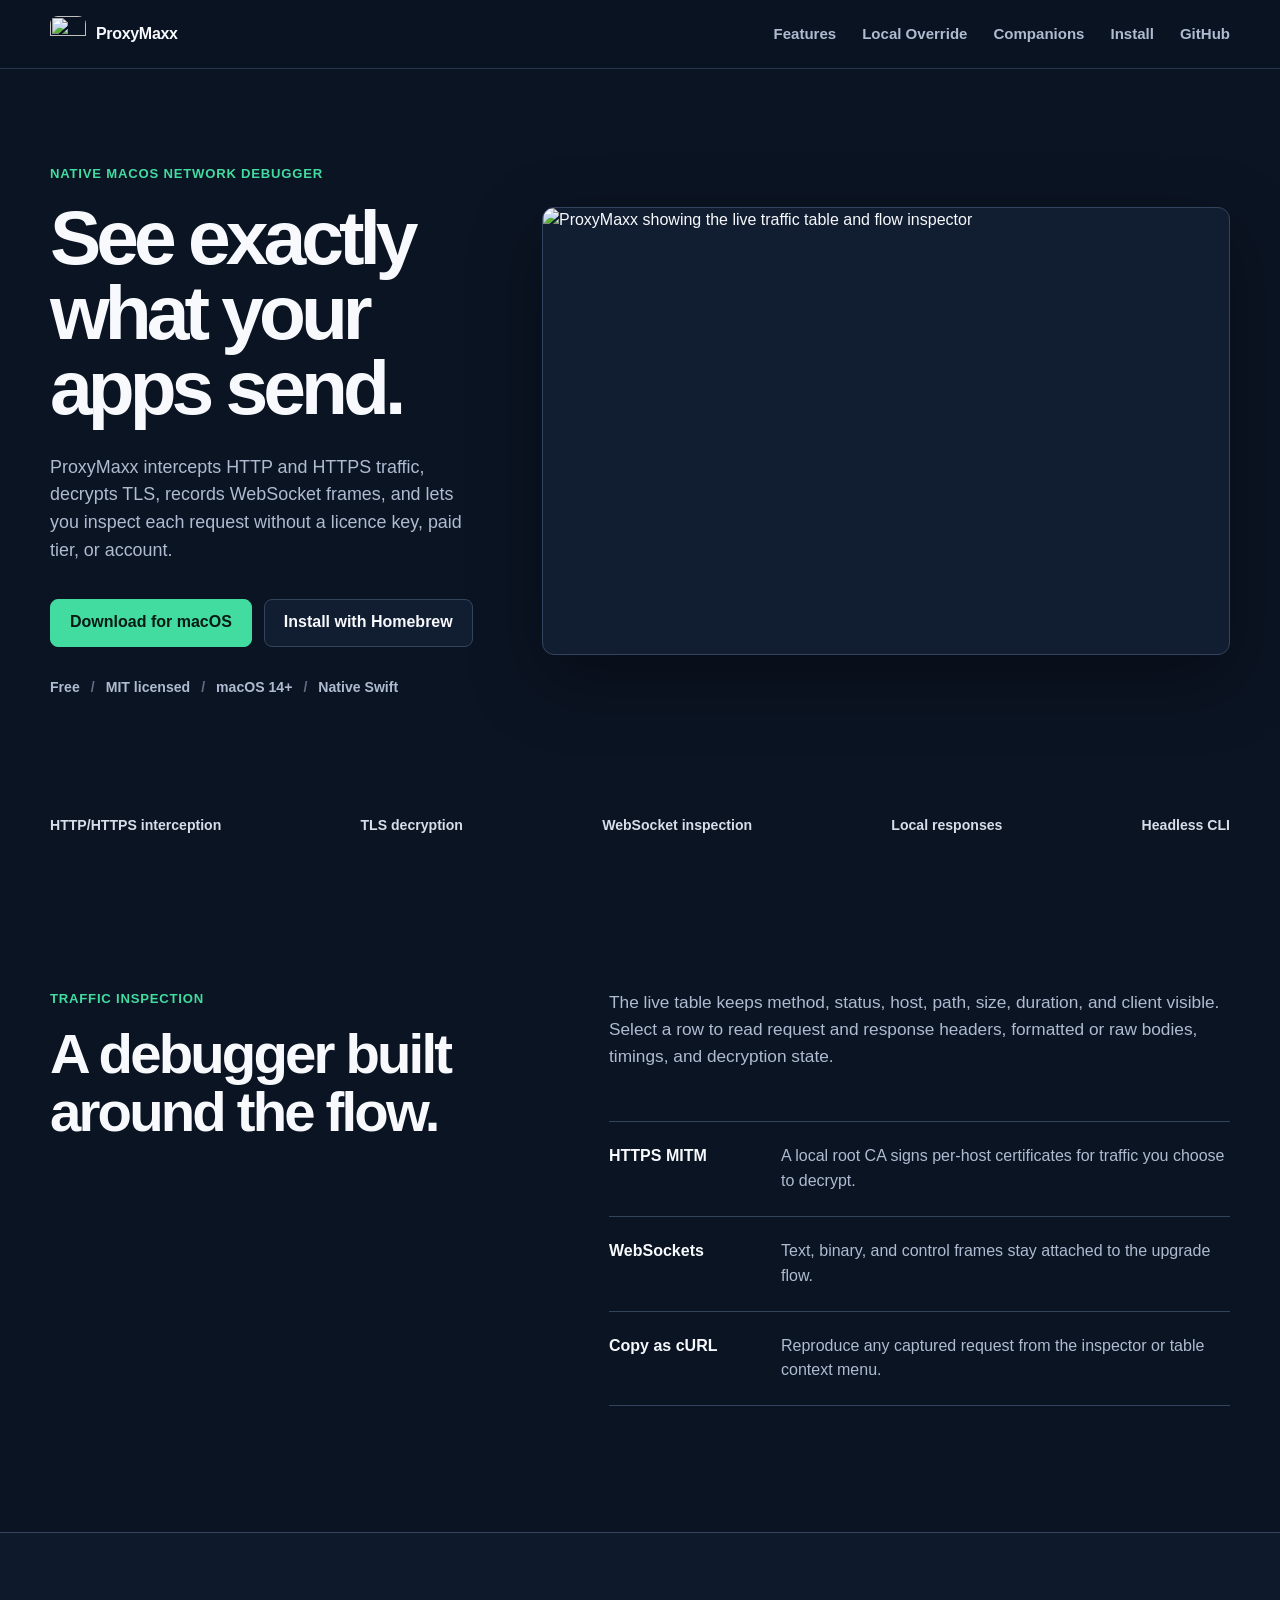
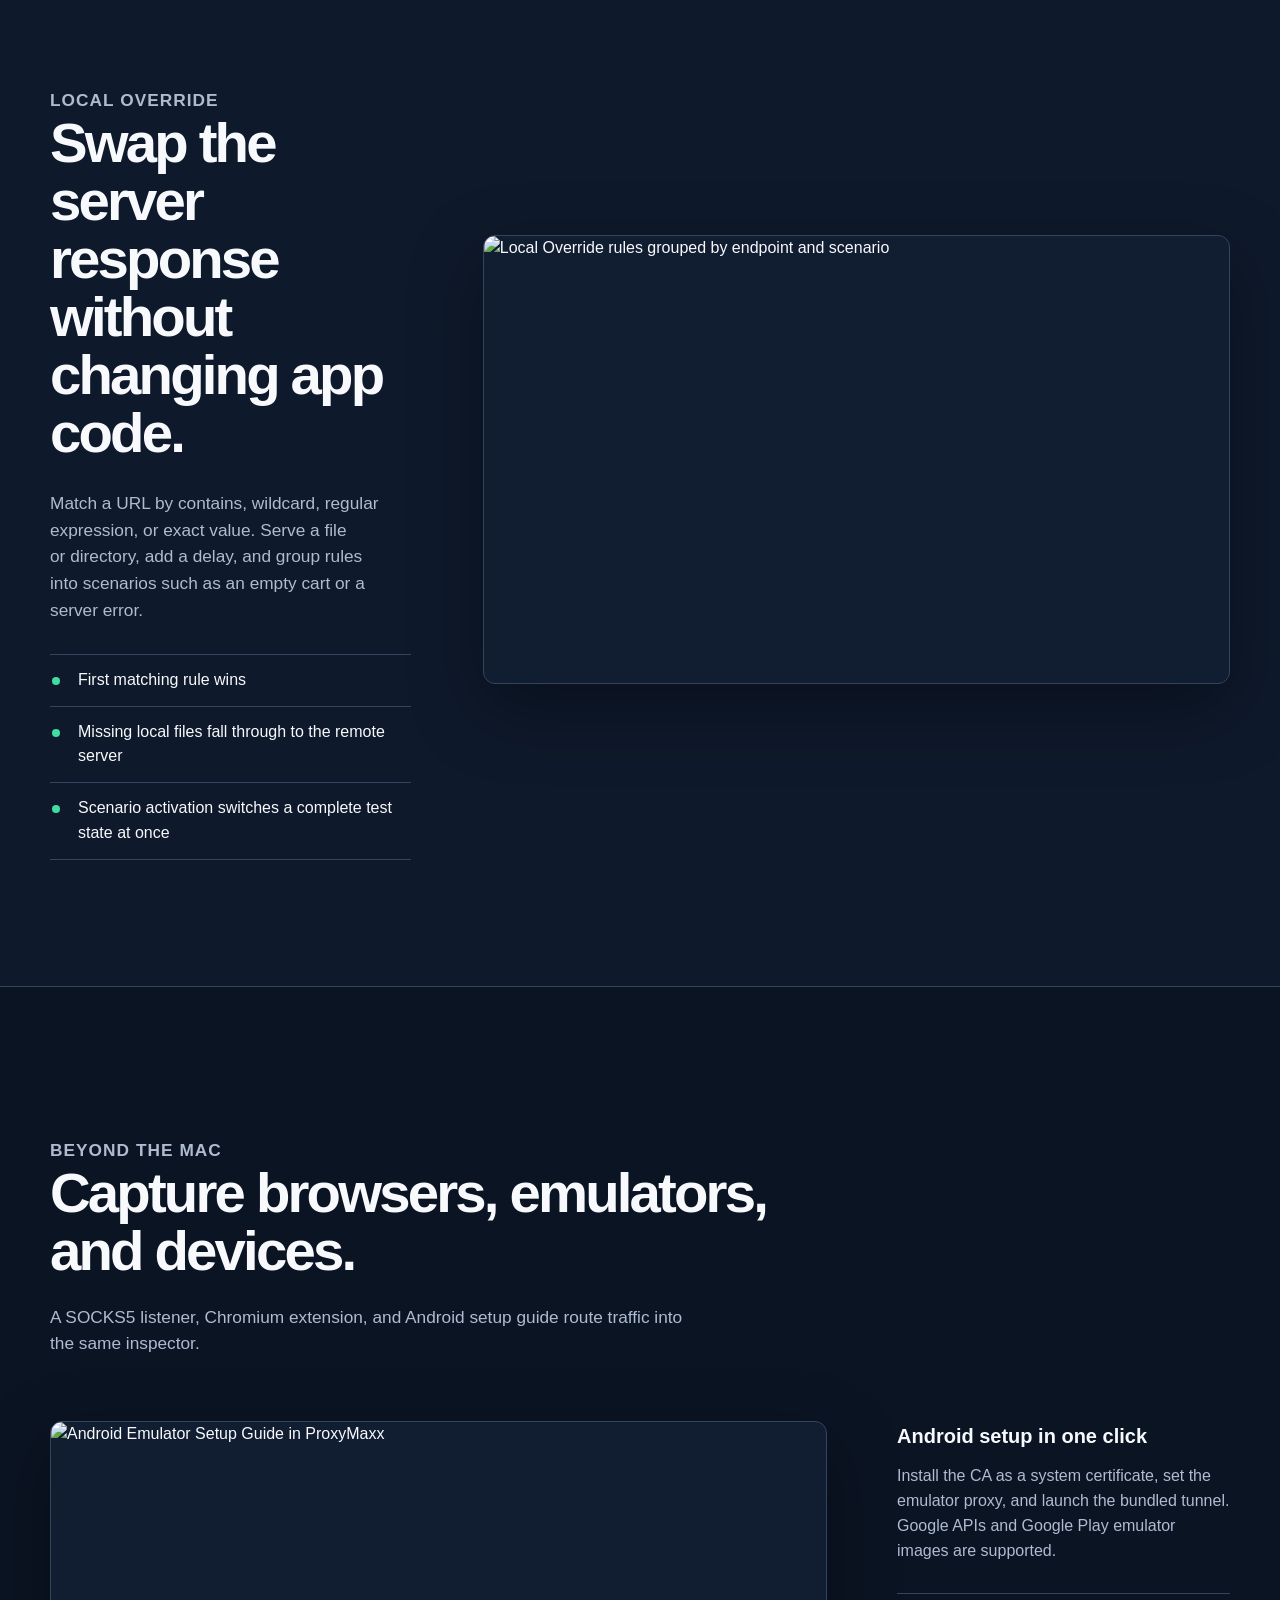
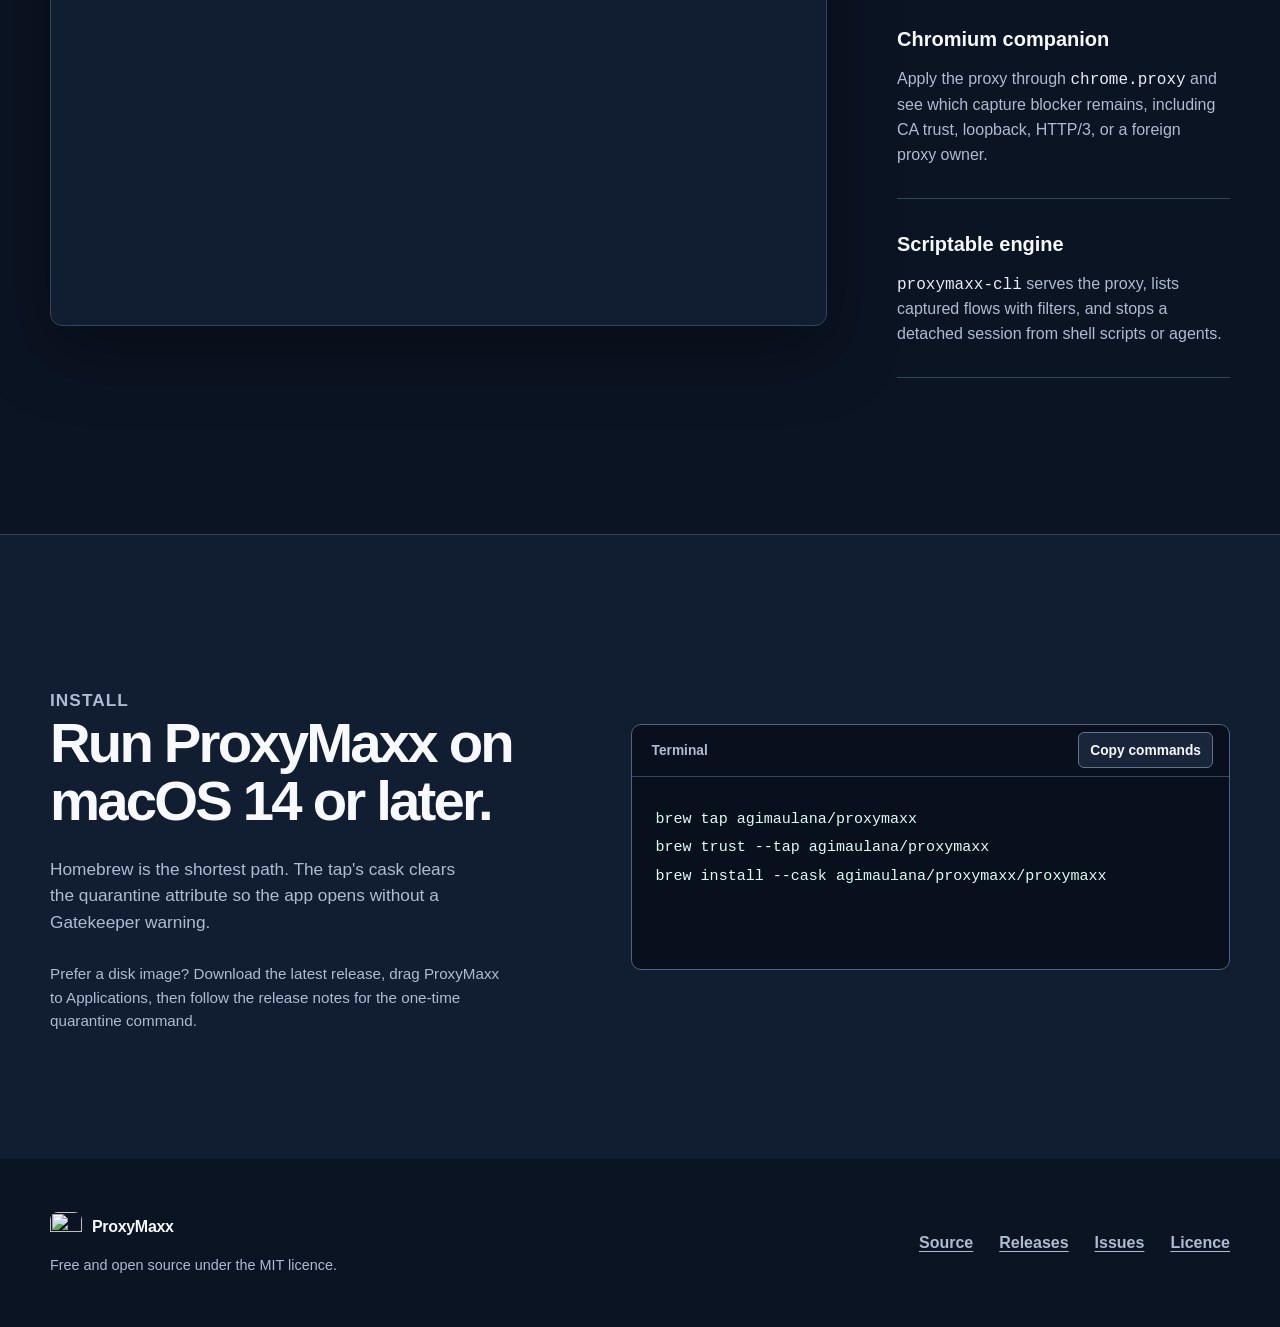
==== site/index.html @ 4ff5bf08 "feat(site): add GitHub Pages website" ====
<!doctype html>
<html lang="en">
<head>
  <meta charset="utf-8">
  <meta name="viewport" content="width=device-width, initial-scale=1">
  <meta name="description" content="ProxyMaxx is a free, open-source HTTP and HTTPS debugging proxy for macOS. Inspect traffic, decrypt TLS, debug WebSockets, and map local responses.">
  <meta name="theme-color" content="#0b1423">
  <meta property="og:title" content="ProxyMaxx | HTTP/HTTPS debugging proxy for macOS">
  <meta property="og:description" content="A native, free and open-source HTTP/HTTPS debugging proxy for macOS.">
  <meta property="og:type" content="website">
  <meta property="og:url" content="https://agimaulana.github.io/ProxyMaxx/">
  <meta property="og:image" content="https://agimaulana.github.io/ProxyMaxx/assets/cover.png">
  <meta name="twitter:card" content="summary_large_image">
  <title>ProxyMaxx | HTTP/HTTPS debugging proxy for macOS</title>
  <link rel="icon" href="assets/app-icon.svg" type="image/svg+xml">
  <link rel="stylesheet" href="styles.css?v=2">
  <script src="script.js?v=2" defer></script>
</head>
<body>
  <a class="skip-link" href="#main">Skip to content</a>
  <header class="site-header">
    <nav class="nav shell" aria-label="Main navigation">
      <a class="brand" href="#top" aria-label="ProxyMaxx home">
        <img src="assets/app-icon.svg" alt="" width="36" height="36">
        <span>ProxyMaxx</span>
      </a>
      <button class="menu-button" type="button" aria-expanded="false" aria-controls="nav-links">Menu</button>
      <div class="nav-links" id="nav-links">
        <a href="#features">Features</a>
        <a href="#local-override">Local Override</a>
        <a href="#companions">Companions</a>
        <a href="#install">Install</a>
        <a href="https://github.com/AgiMaulana/ProxyMaxx">GitHub</a>
      </div>
    </nav>
  </header>

  <main id="main">
    <section class="hero shell" id="top">
      <div class="hero-copy">
        <p class="kicker">Native macOS network debugger</p>
        <h1>See exactly what your apps send.</h1>
        <p class="lede">ProxyMaxx intercepts HTTP and HTTPS traffic, decrypts TLS, records WebSocket frames, and lets you inspect each request without a licence key, paid tier, or account.</p>
        <div class="hero-actions">
          <a class="button primary" href="https://github.com/AgiMaulana/ProxyMaxx/releases/latest">Download for macOS</a>
          <a class="button secondary" href="#install">Install with Homebrew</a>
        </div>
        <ul class="facts" aria-label="Project facts">
          <li>Free</li>
          <li>MIT licensed</li>
          <li>macOS 14+</li>
          <li>Native Swift</li>
        </ul>
      </div>
      <figure class="hero-shot window-frame">
        <img src="assets/screenshots/mac-app-proxy-served-on-the-app.png" alt="ProxyMaxx showing the live traffic table and flow inspector" width="3024" height="1964" fetchpriority="high">
      </figure>
    </section>

    <section class="signal-strip" aria-label="Core capabilities">
      <div class="shell signal-list">
        <span>HTTP/HTTPS interception</span>
        <span>TLS decryption</span>
        <span>WebSocket inspection</span>
        <span>Local responses</span>
        <span>Headless CLI</span>
      </div>
    </section>

    <section class="section shell intro" id="features">
      <div class="section-heading">
        <p class="kicker">Traffic inspection</p>
        <h2>A debugger built around the flow.</h2>
      </div>
      <div class="intro-copy">
        <p>The live table keeps method, status, host, path, size, duration, and client visible. Select a row to read request and response headers, formatted or raw bodies, timings, and decryption state.</p>
        <dl class="feature-list">
          <div><dt>HTTPS MITM</dt><dd>A local root CA signs per-host certificates for traffic you choose to decrypt.</dd></div>
          <div><dt>WebSockets</dt><dd>Text, binary, and control frames stay attached to the upgrade flow.</dd></div>
          <div><dt>Copy as cURL</dt><dd>Reproduce any captured request from the inspector or table context menu.</dd></div>
        </dl>
      </div>
    </section>

    <section class="section local-section" id="local-override">
      <div class="shell split">
        <div class="split-copy">
          <p class="kicker">Local Override</p>
          <h2>Swap the server response without changing app code.</h2>
          <p>Match a URL by contains, wildcard, regular expression, or exact value. Serve a file or directory, add a delay, and group rules into scenarios such as an empty cart or a server error.</p>
          <ul class="plain-list">
            <li>First matching rule wins</li>
            <li>Missing local files fall through to the remote server</li>
            <li>Scenario activation switches a complete test state at once</li>
          </ul>
        </div>
        <figure class="window-frame local-shot">
          <img src="assets/screenshots/mac-app-local-override-list.png" alt="Local Override rules grouped by endpoint and scenario" width="2200" height="1320" loading="lazy">
        </figure>
      </div>
    </section>

    <section class="section shell companions" id="companions">
      <div class="section-heading companions-heading">
        <p class="kicker">Beyond the Mac</p>
        <h2>Capture browsers, emulators, and devices.</h2>
        <p>A SOCKS5 listener, Chromium extension, and Android setup guide route traffic into the same inspector.</p>
      </div>
      <div class="companion-layout">
        <figure class="window-frame guide-shot">
          <img src="assets/screenshots/mac-app-android-emulator-setup-guide-in-one-click.png" alt="Android Emulator Setup Guide in ProxyMaxx" width="3024" height="1964" loading="lazy">
        </figure>
        <div class="companion-copy">
          <article>
            <h3>Android setup in one click</h3>
            <p>Install the CA as a system certificate, set the emulator proxy, and launch the bundled tunnel. Google APIs and Google Play emulator images are supported.</p>
          </article>
          <article>
            <h3>Chromium companion</h3>
            <p>Apply the proxy through <code>chrome.proxy</code> and see which capture blocker remains, including CA trust, loopback, HTTP/3, or a foreign proxy owner.</p>
          </article>
          <article>
            <h3>Scriptable engine</h3>
            <p><code>proxymaxx-cli</code> serves the proxy, lists captured flows with filters, and stops a detached session from shell scripts or agents.</p>
          </article>
        </div>
      </div>
    </section>

    <section class="section install-section" id="install">
      <div class="shell install-layout">
        <div>
          <p class="kicker">Install</p>
          <h2>Run ProxyMaxx on macOS 14 or later.</h2>
          <p>Homebrew is the shortest path. The tap's cask clears the quarantine attribute so the app opens without a Gatekeeper warning.</p>
          <p class="install-note">Prefer a disk image? Download the latest release, drag ProxyMaxx to Applications, then follow the release notes for the one-time quarantine command.</p>
        </div>
        <div class="command-card">
          <div class="command-heading">
            <span>Terminal</span>
            <button class="copy-button" type="button" data-copy-target="install-command">Copy commands</button>
          </div>
          <pre id="install-command"><code>brew tap agimaulana/proxymaxx
brew trust --tap agimaulana/proxymaxx
brew install --cask agimaulana/proxymaxx/proxymaxx</code></pre>
          <p class="copy-status" role="status" aria-live="polite"></p>
        </div>
      </div>
    </section>
  </main>

  <footer class="footer shell">
    <div>
      <a class="brand" href="#top"><img src="assets/app-icon.svg" alt="" width="32" height="32"><span>ProxyMaxx</span></a>
      <p>Free and open source under the MIT licence.</p>
    </div>
    <div class="footer-links">
      <a href="https://github.com/AgiMaulana/ProxyMaxx">Source</a>
      <a href="https://github.com/AgiMaulana/ProxyMaxx/releases/latest">Releases</a>
      <a href="https://github.com/AgiMaulana/ProxyMaxx/issues">Issues</a>
      <a href="https://github.com/AgiMaulana/ProxyMaxx/blob/main/LICENSE">Licence</a>
    </div>
  </footer>
</body>
</html>
---- site/styles.css ----
:root {
  color-scheme: dark;
  --bg: #0b1423;
  --surface: #111d31;
  --surface-strong: #172641;
  --text: #f7f9fc;
  --muted: #aebbd0;
  --border: #34445e;
  --accent: #42dba0;
  --accent-ink: #071b15;
  --focus: #fff2a8;
  --shell: min(1180px, calc(100% - 40px));
  font-family: -apple-system, BlinkMacSystemFont, "SF Pro Text", "Segoe UI", sans-serif;
}

* { box-sizing: border-box; }
html { scroll-behavior: smooth; }
body { margin: 0; background: var(--bg); color: var(--text); line-height: 1.55; }
img { display: block; max-width: 100%; height: auto; }
a { color: inherit; text-underline-offset: 0.2em; }
button, a { -webkit-tap-highlight-color: transparent; }
code, pre { font-family: ui-monospace, "SFMono-Regular", Consolas, monospace; }

.skip-link { position: fixed; top: 8px; left: 8px; z-index: 20; padding: 10px 14px; background: var(--focus); color: #111; transform: translateY(-150%); }
.skip-link:focus { transform: translateY(0); }
:focus-visible { outline: 3px solid var(--focus); outline-offset: 3px; }
.shell { width: var(--shell); margin-inline: auto; }

.site-header { position: sticky; top: 0; z-index: 10; border-bottom: 1px solid color-mix(in srgb, var(--border) 72%, transparent); background: color-mix(in srgb, var(--bg) 94%, transparent); backdrop-filter: blur(14px); }
.nav { min-height: 68px; display: flex; align-items: center; justify-content: space-between; gap: 32px; }
.brand { display: inline-flex; align-items: center; gap: 10px; font-weight: 750; text-decoration: none; letter-spacing: -0.02em; }
.brand img { border-radius: 8px; }
.nav-links { display: flex; align-items: center; gap: 26px; }
.nav-links a { min-height: 44px; display: inline-flex; align-items: center; color: var(--muted); font-size: 0.94rem; font-weight: 600; text-decoration: none; }
.nav-links a:hover { color: var(--text); }
.menu-button { display: none; min-height: 44px; padding: 0 14px; border: 1px solid var(--border); border-radius: 7px; background: var(--surface); color: var(--text); font: inherit; font-weight: 650; }

.hero { min-height: 720px; display: grid; grid-template-columns: minmax(0, 0.82fr) minmax(560px, 1.3fr); align-items: center; gap: 58px; padding-block: 92px 88px; }
.hero-copy { position: relative; z-index: 1; }
.kicker { margin: 0 0 16px; color: var(--accent); font-size: 0.82rem; font-weight: 750; letter-spacing: 0.06em; text-transform: uppercase; }
h1, h2, h3, p { text-wrap: pretty; }
h1 { max-width: 690px; margin: 0; font-size: clamp(3rem, 6vw, 5.5rem); line-height: 0.98; letter-spacing: -0.065em; }
.lede { max-width: 650px; margin: 28px 0 0; color: var(--muted); font-size: clamp(1.08rem, 1.4vw, 1.25rem); }
.hero-actions { display: flex; flex-wrap: wrap; gap: 12px; margin-top: 34px; }
.button { min-height: 48px; display: inline-flex; align-items: center; justify-content: center; padding: 0 19px; border: 1px solid var(--border); border-radius: 8px; font-weight: 750; text-decoration: none; transition: background-color 150ms ease, border-color 150ms ease; }
.button.primary { border-color: var(--accent); background: var(--accent); color: var(--accent-ink); }
.button.primary:hover { background: #6de7b8; border-color: #6de7b8; }
.button.secondary { background: var(--surface); }
.button.secondary:hover { background: var(--surface-strong); border-color: #60718d; }
.facts { display: flex; flex-wrap: wrap; gap: 0; margin: 30px 0 0; padding: 0; color: var(--muted); list-style: none; font-size: 0.88rem; font-weight: 650; }
.facts li:not(:last-child)::after { content: "/"; margin-inline: 11px; color: #5f6e85; }
.window-frame { margin: 0; overflow: hidden; border: 1px solid var(--border); border-radius: 12px; background: var(--surface); box-shadow: 0 24px 70px rgba(0, 0, 0, 0.35); }
.hero-shot { width: 100%; }
.hero-shot img { width: 100%; }

.signal-list { min-height: 74px; display: flex; align-items: center; justify-content: space-between; gap: 24px; color: #d7deea; font-size: 0.88rem; font-weight: 650; }
.signal-list span { white-space: nowrap; }

.section { padding-block: 126px; }
.section-heading h2, .split-copy h2, .install-layout h2 { margin: 0; font-size: clamp(2.2rem, 4.4vw, 4.1rem); line-height: 1.03; letter-spacing: -0.05em; }
.intro { display: grid; grid-template-columns: 0.85fr 1.15fr; gap: 100px; align-items: start; }
.intro-copy > p, .split-copy > p, .companions-heading > p, .install-layout > div > p { margin: 0; color: var(--muted); font-size: 1.08rem; }
.feature-list { margin: 52px 0 0; }
.feature-list div { display: grid; grid-template-columns: 150px 1fr; gap: 22px; padding: 22px 0; border-top: 1px solid var(--border); }
.feature-list div:last-child { border-bottom: 1px solid var(--border); }
.feature-list dt { font-weight: 750; }
.feature-list dd { margin: 0; color: var(--muted); }

.local-section { overflow: hidden; border-block: 1px solid var(--border); background: #0e192b; }
.split { display: grid; grid-template-columns: minmax(300px, 0.7fr) minmax(650px, 1.45fr); align-items: center; gap: 72px; }
.split-copy > p { margin-top: 28px; }
.plain-list { margin: 30px 0 0; padding: 0; list-style: none; }
.plain-list li { padding: 13px 0 13px 28px; border-top: 1px solid var(--border); position: relative; }
.plain-list li:last-child { border-bottom: 1px solid var(--border); }
.plain-list li::before { content: ""; position: absolute; left: 2px; top: 22px; width: 8px; height: 8px; border-radius: 50%; background: var(--accent); }
.local-shot { width: 100%; }

.companions-heading { max-width: 780px; }
.companions-heading > p { max-width: 650px; margin-top: 24px; }
.companion-layout { display: grid; grid-template-columns: minmax(0, 1.4fr) minmax(280px, 0.6fr); gap: 70px; align-items: start; margin-top: 64px; }
.companion-copy { display: grid; }
.companion-copy article { padding: 0 0 30px; margin-bottom: 30px; border-bottom: 1px solid var(--border); }
.companion-copy h3 { margin: 0 0 12px; font-size: 1.25rem; }
.companion-copy p { margin: 0; color: var(--muted); }
.companion-copy code { color: #e8eef8; }

.install-section { border-top: 1px solid var(--border); background: var(--surface); }
.install-layout { display: grid; grid-template-columns: 0.9fr 1.1fr; gap: 90px; align-items: center; }
.install-layout > div > p { margin-top: 26px; }
.install-layout .install-note { font-size: 0.95rem; }
.command-card { overflow: hidden; border: 1px solid #52627c; border-radius: 10px; background: #08101d; }
.command-heading { min-height: 52px; display: flex; align-items: center; justify-content: space-between; padding: 0 16px 0 20px; border-bottom: 1px solid var(--border); color: var(--muted); font-size: 0.86rem; font-weight: 650; }
.copy-button { min-height: 36px; border: 1px solid #65738a; border-radius: 6px; padding: 0 11px; background: #18253a; color: var(--text); font: inherit; font-weight: 650; cursor: pointer; }
.copy-button:hover { background: #24344d; }
pre { margin: 0; padding: 28px 24px; overflow-x: auto; color: #dffbf0; font-size: clamp(0.78rem, 1.25vw, 0.94rem); line-height: 1.9; }
.copy-status { min-height: 1.4em; margin: 0; padding: 0 24px 18px; color: var(--accent); font-size: 0.88rem; }
.footer { min-height: 170px; display: flex; align-items: center; justify-content: space-between; gap: 40px; }
.footer p { margin: 10px 0 0; color: var(--muted); font-size: 0.9rem; }
.footer-links { display: flex; flex-wrap: wrap; gap: 26px; }
.footer-links a { min-height: 44px; display: inline-flex; align-items: center; color: var(--muted); font-weight: 650; }
.footer-links a:hover { color: var(--text); }

@media (max-width: 1040px) {
  .hero { min-height: 0; grid-template-columns: 1fr; gap: 48px; padding-top: 72px; }
  .hero-copy { max-width: 800px; }
  .hero-shot { width: 100%; }
  .intro { gap: 56px; }
  .split { grid-template-columns: 1fr; }
  .local-shot { width: 100%; }
  .companion-layout { grid-template-columns: 1fr; gap: 48px; }
  .companion-copy { grid-template-columns: repeat(3, 1fr); gap: 30px; }
  .install-layout { gap: 52px; }
}

@media (max-width: 760px) {
  :root { --shell: min(100% - 28px, 620px); }
  html { scroll-behavior: auto; }
  .nav { min-height: 62px; }
  .menu-button { display: inline-block; }
  .nav-links { position: absolute; top: 62px; left: 0; right: 0; display: none; padding: 10px 14px 18px; border-bottom: 1px solid var(--border); background: var(--bg); }
  .nav-links.open { display: grid; }
  .nav-links a { padding-inline: 12px; }
  .hero { display: flex; flex-direction: column; align-items: stretch; gap: 42px; padding-block: 62px 58px; }
  h1 { font-size: clamp(2.8rem, 15vw, 4.3rem); }
  .lede { margin-top: 22px; }
  .hero-actions { display: grid; }
  .facts { line-height: 2; }
  .signal-list { min-height: 0; display: grid; grid-template-columns: 1fr 1fr; gap: 0; padding-block: 12px; }
  .signal-list span { padding: 10px 0; white-space: normal; }
  .section { padding-block: 82px; }
  .intro, .install-layout { grid-template-columns: 1fr; gap: 44px; }
  .section-heading h2, .split-copy h2, .install-layout h2 { font-size: clamp(2.2rem, 11vw, 3.2rem); }
  .feature-list { margin-top: 36px; }
  .feature-list div { grid-template-columns: 1fr; gap: 6px; }
  .split { gap: 44px; }
  .companion-layout { margin-top: 42px; }
  .companion-copy { grid-template-columns: 1fr; gap: 0; }
  .command-card { min-width: 0; }
  .footer { padding-block: 52px; flex-direction: column; align-items: flex-start; }
  .footer-links { gap: 18px 24px; }
}

@media (prefers-reduced-motion: reduce) {
  *, *::before, *::after { scroll-behavior: auto !important; transition-duration: 0.01ms !important; }
}
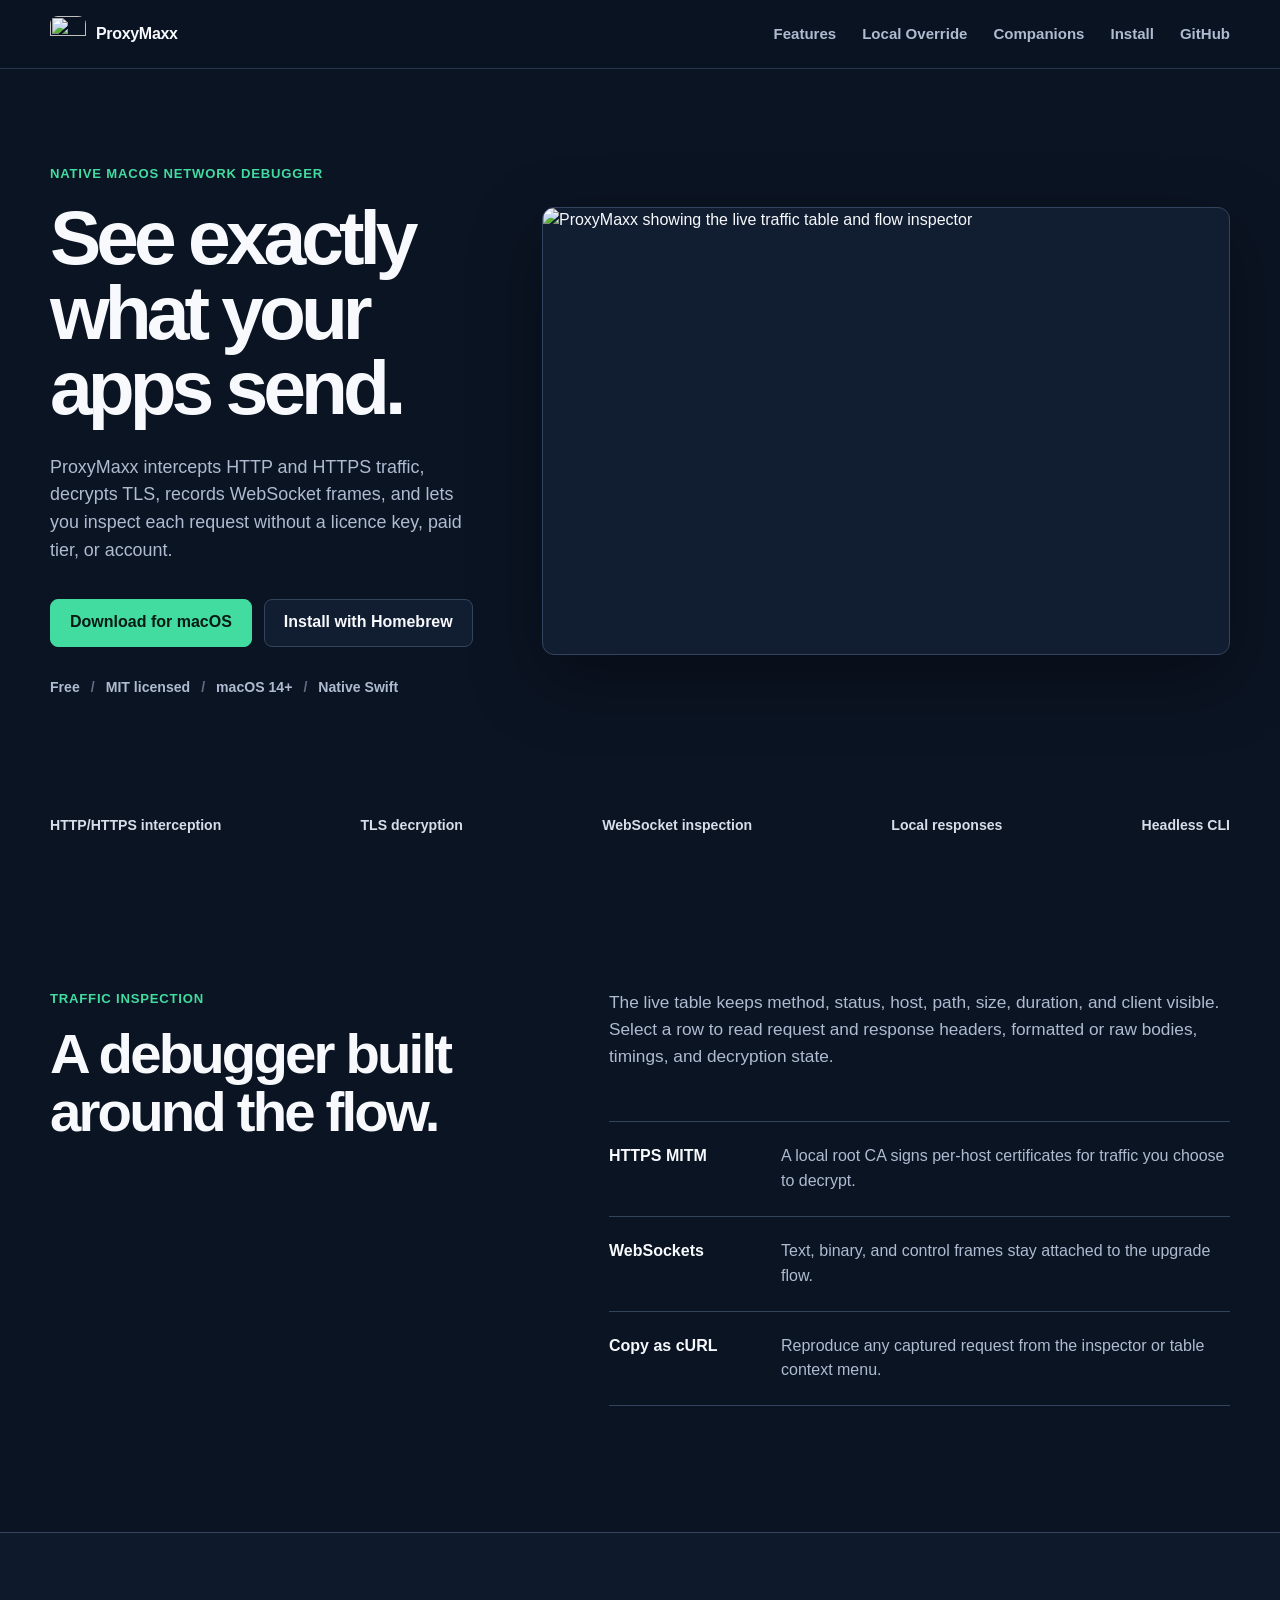
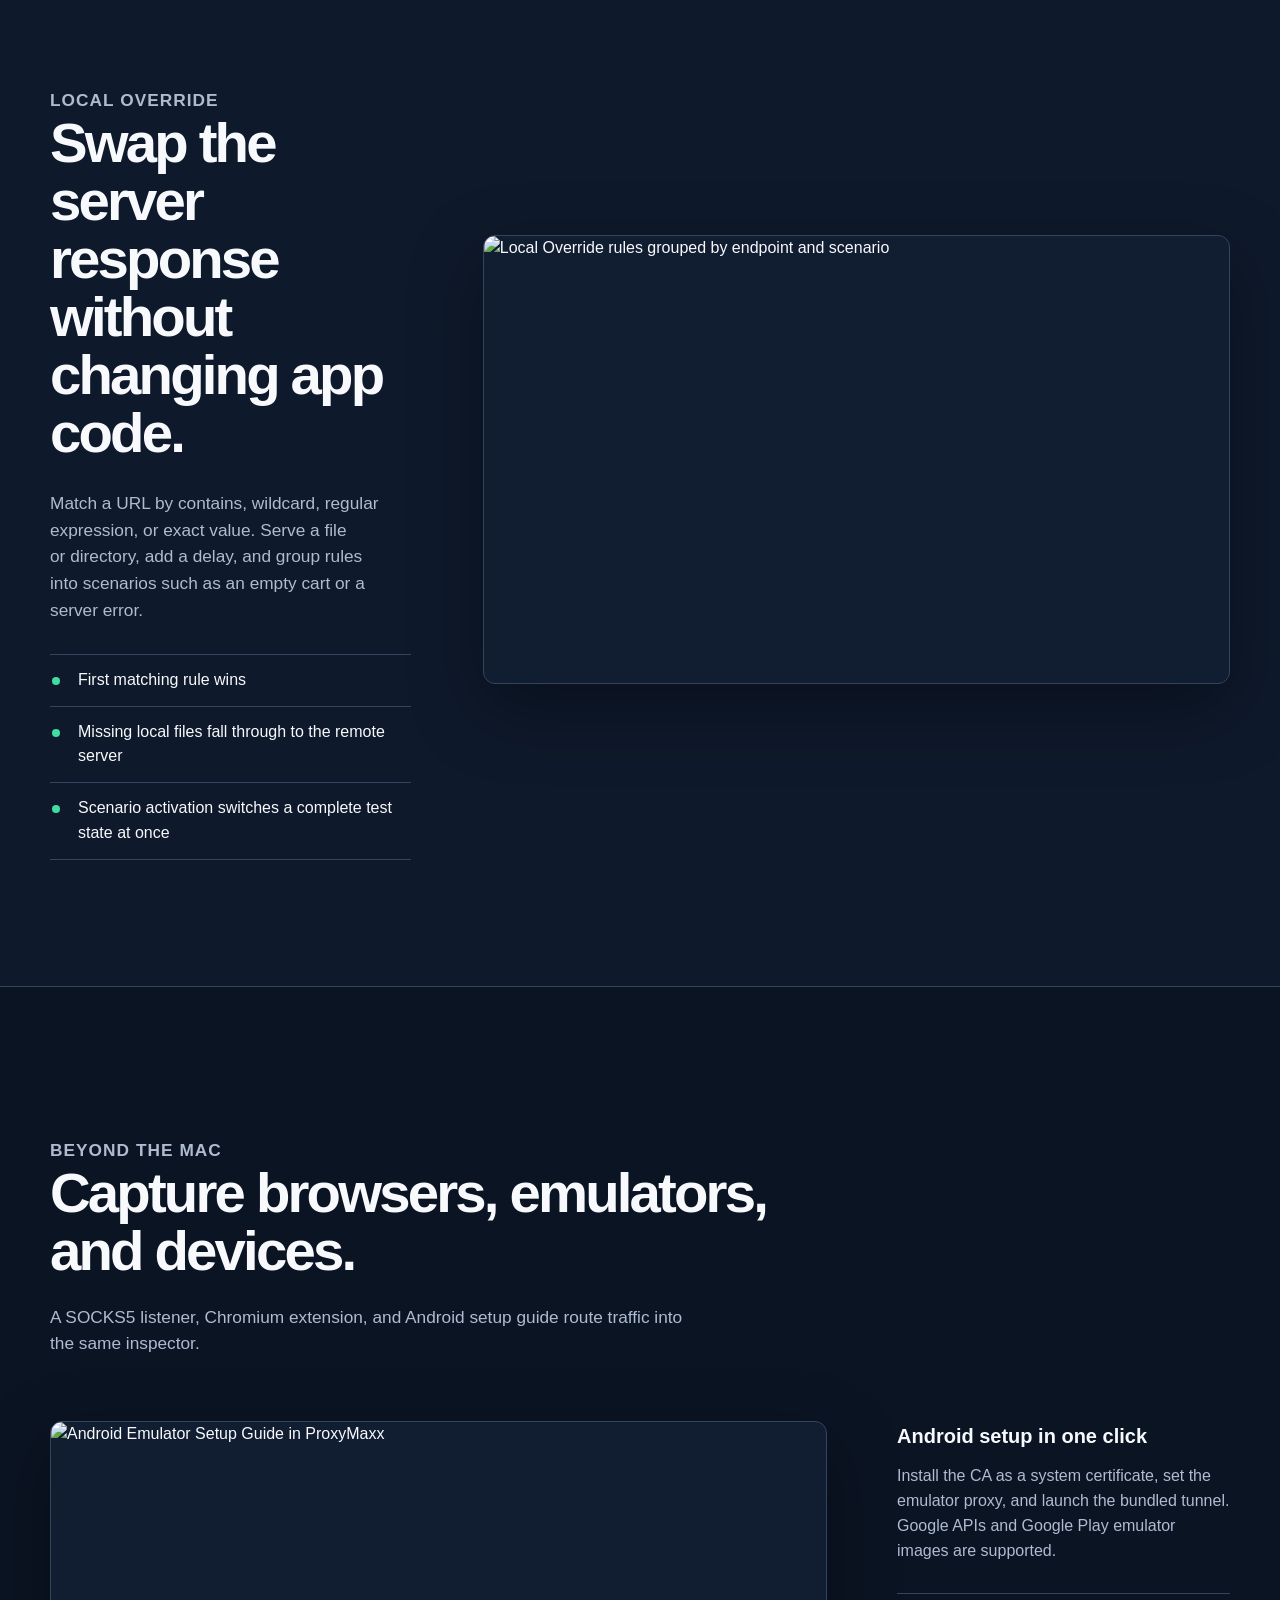
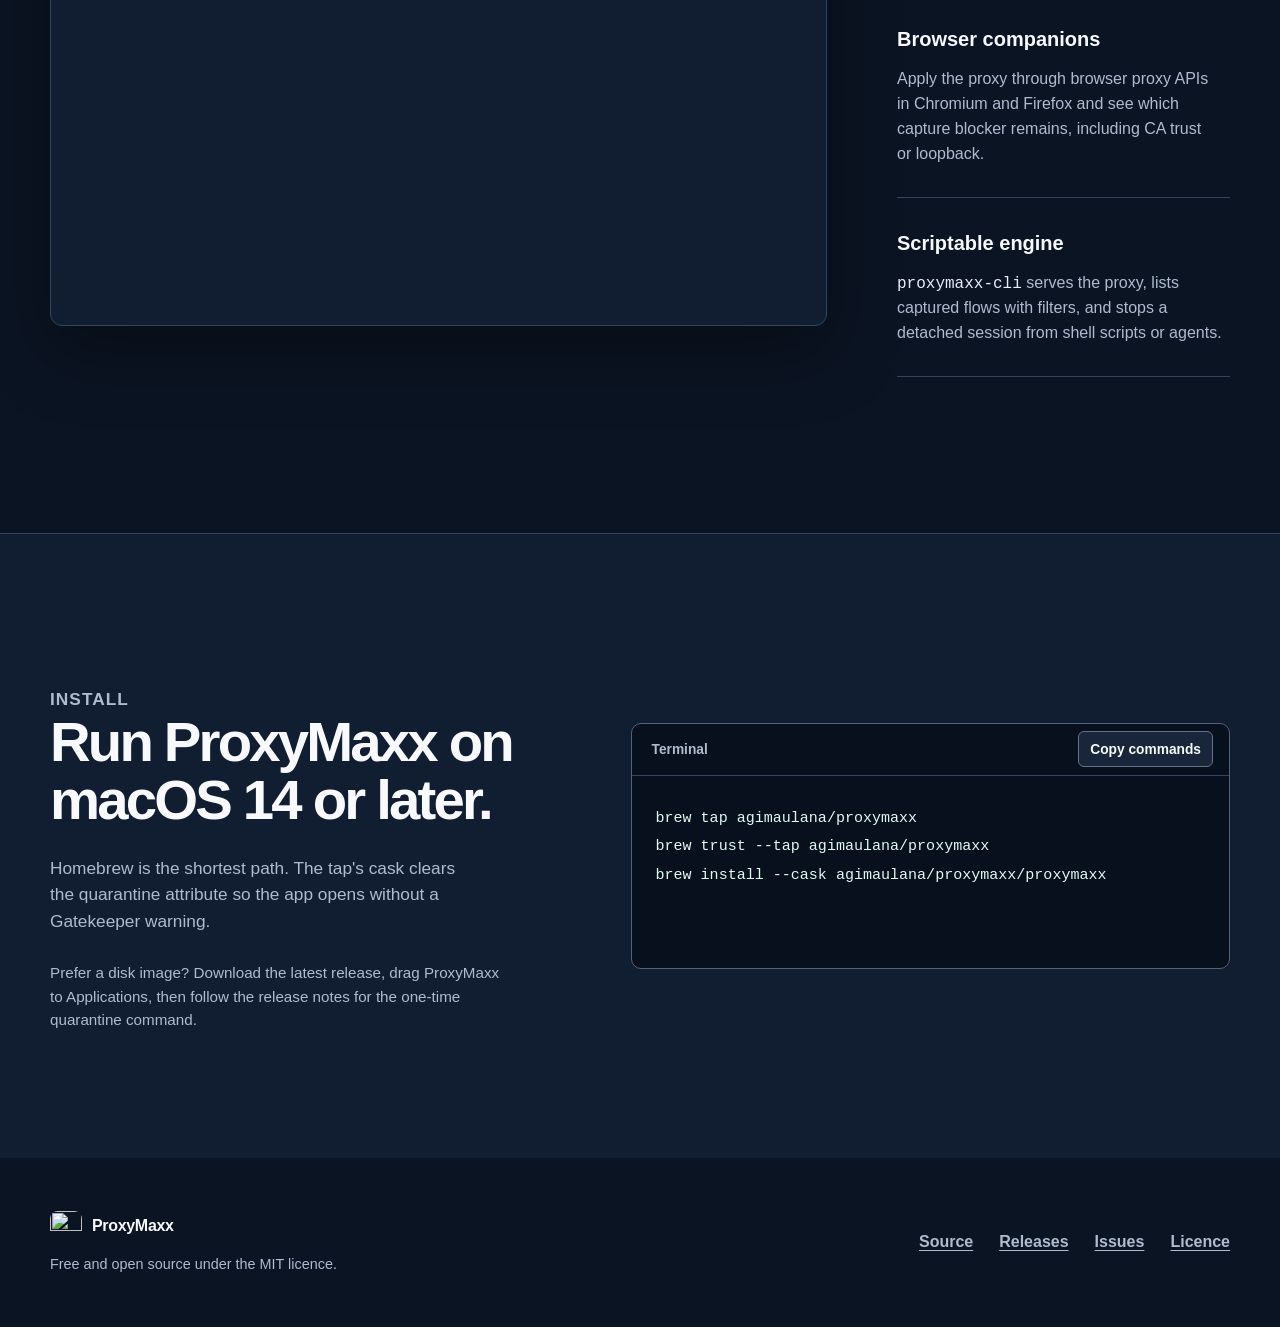
==== commit 020c6bec: "feat(browser): add Firefox browser extension companion support" ====
--- a/site/index.html
+++ b/site/index.html
@@ -116,8 +116,8 @@
             <p>Install the CA as a system certificate, set the emulator proxy, and launch the bundled tunnel. Google APIs and Google Play emulator images are supported.</p>
           </article>
           <article>
-            <h3>Chromium companion</h3>
-            <p>Apply the proxy through <code>chrome.proxy</code> and see which capture blocker remains, including CA trust, loopback, HTTP/3, or a foreign proxy owner.</p>
+            <h3>Browser companions</h3>
+            <p>Apply the proxy through browser proxy APIs in Chromium and Firefox and see which capture blocker remains, including CA trust or loopback.</p>
           </article>
           <article>
             <h3>Scriptable engine</h3>
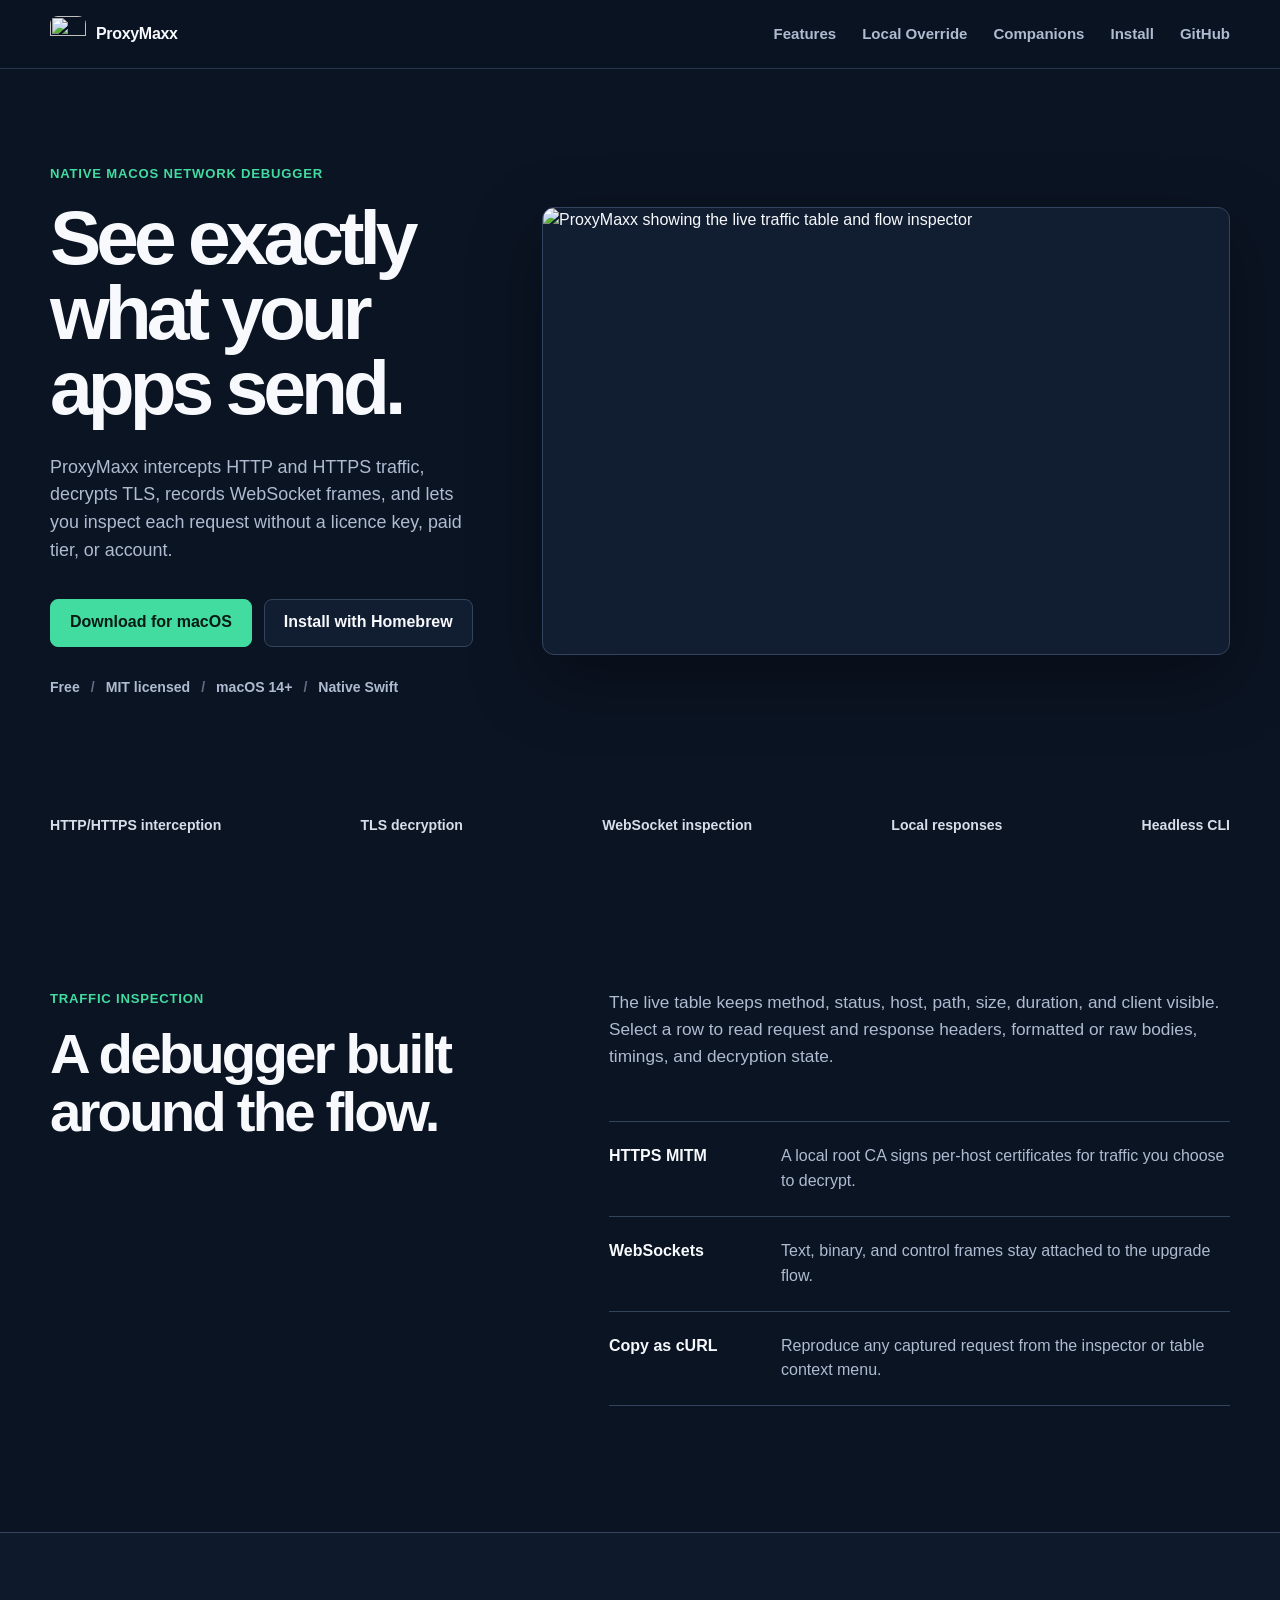
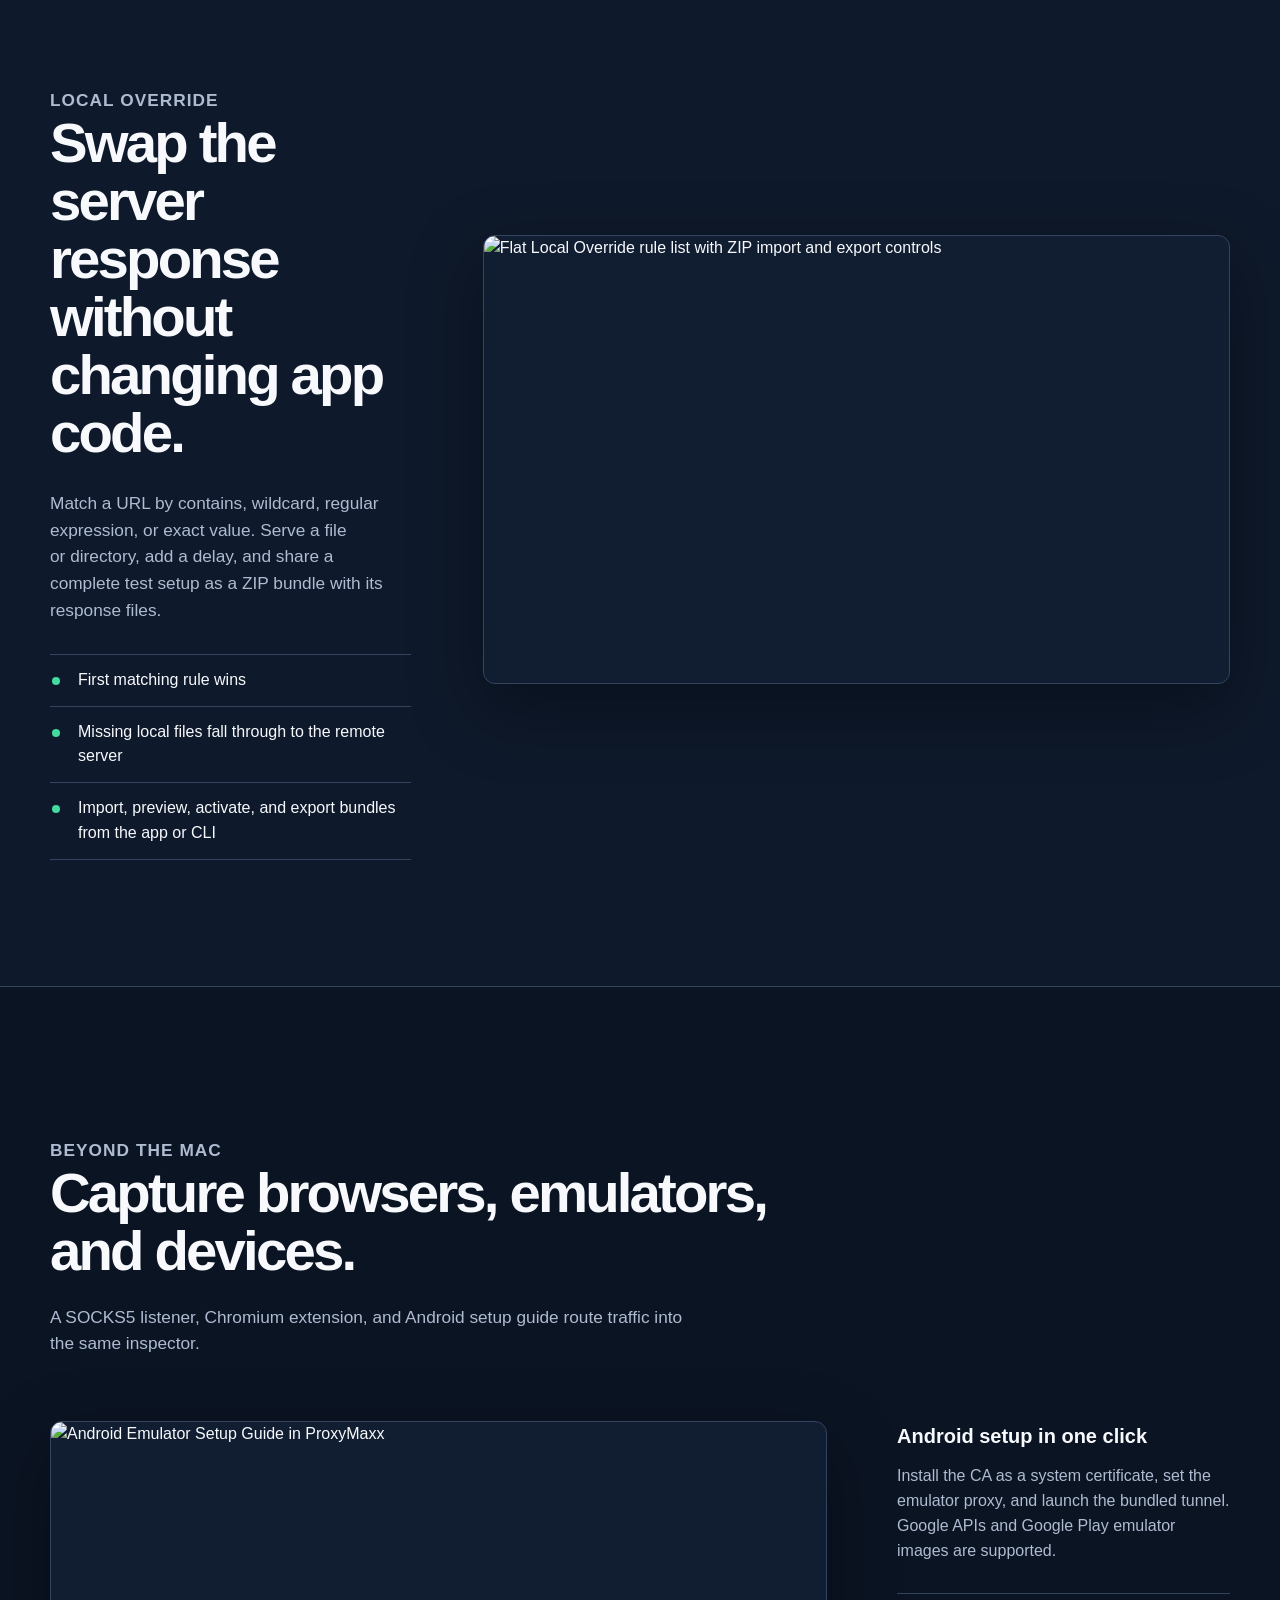
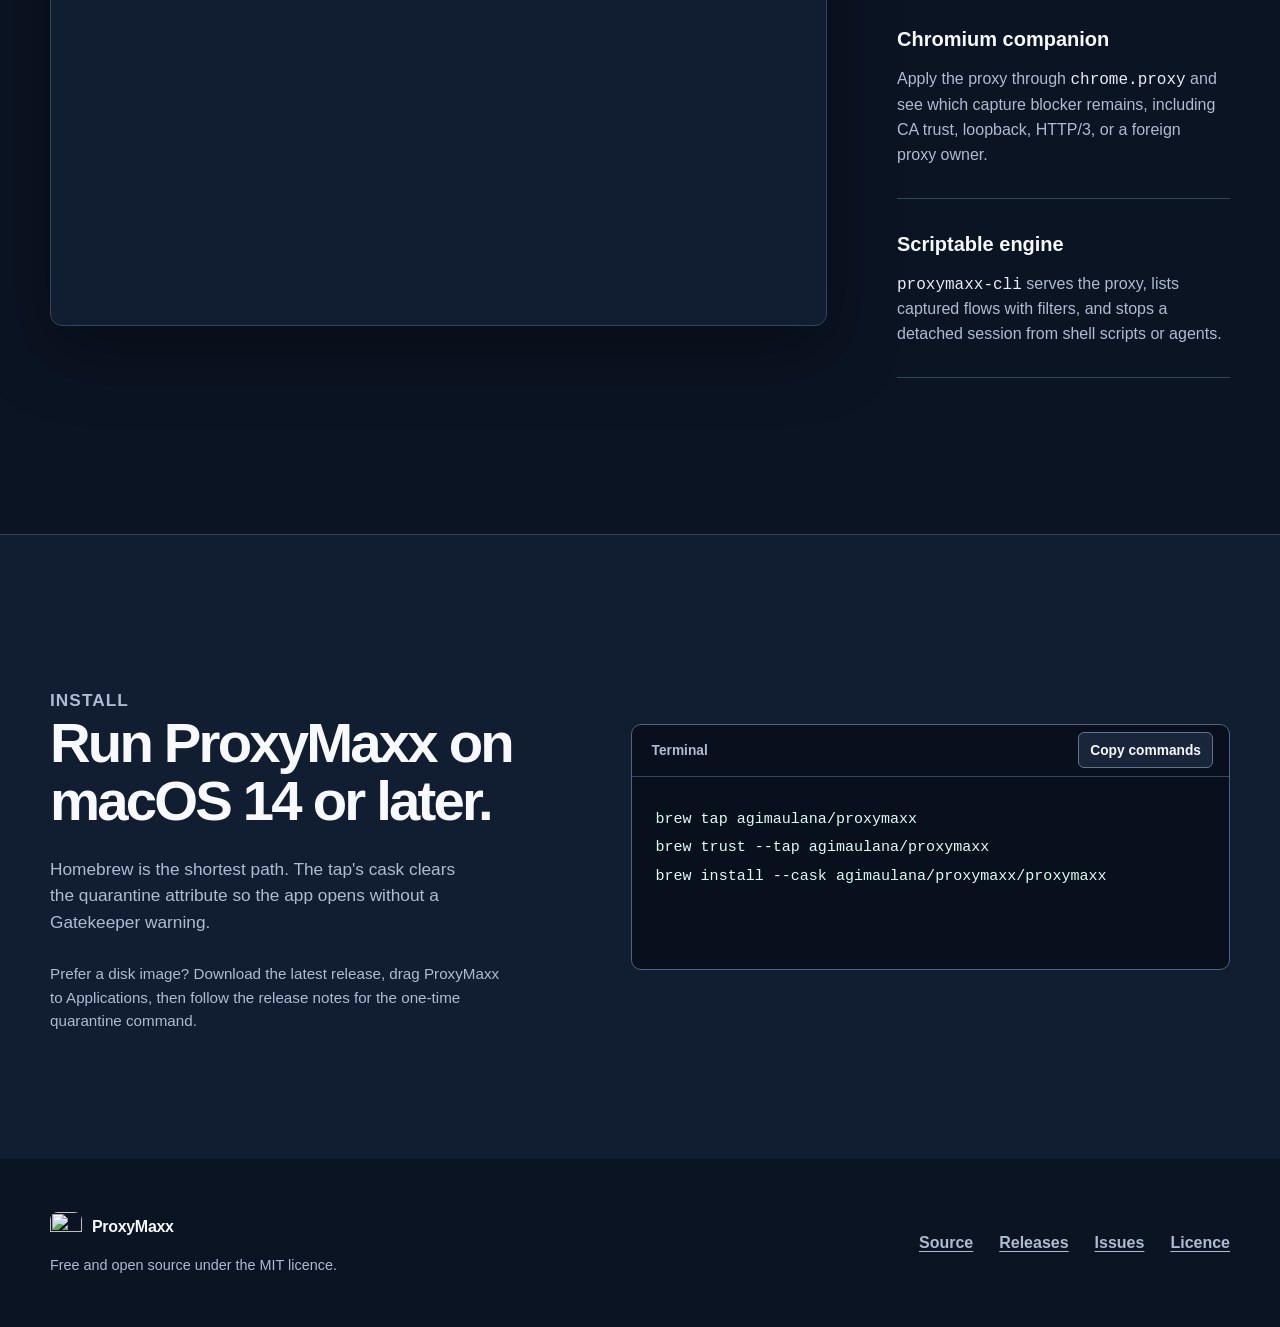
==== commit f8626aa1: "feat(local-override)!: replace scenarios with bundles Replace scenario commands and persisted member" ====
--- a/site/index.html
+++ b/site/index.html
@@ -87,15 +87,15 @@
         <div class="split-copy">
           <p class="kicker">Local Override</p>
           <h2>Swap the server response without changing app code.</h2>
-          <p>Match a URL by contains, wildcard, regular expression, or exact value. Serve a file or directory, add a delay, and group rules into scenarios such as an empty cart or a server error.</p>
+          <p>Match a URL by contains, wildcard, regular expression, or exact value. Serve a file or directory, add a delay, and share a complete test setup as a ZIP bundle with its response files.</p>
           <ul class="plain-list">
             <li>First matching rule wins</li>
             <li>Missing local files fall through to the remote server</li>
-            <li>Scenario activation switches a complete test state at once</li>
+            <li>Import, preview, activate, and export bundles from the app or CLI</li>
           </ul>
         </div>
         <figure class="window-frame local-shot">
-          <img src="assets/screenshots/mac-app-local-override-list.png" alt="Local Override rules grouped by endpoint and scenario" width="2200" height="1320" loading="lazy">
+          <img src="assets/screenshots/mac-app-local-override-list.png" alt="Flat Local Override rule list with ZIP import and export controls" width="2200" height="1320" loading="lazy">
         </figure>
       </div>
     </section>
@@ -116,8 +116,8 @@
             <p>Install the CA as a system certificate, set the emulator proxy, and launch the bundled tunnel. Google APIs and Google Play emulator images are supported.</p>
           </article>
           <article>
-            <h3>Browser companions</h3>
-            <p>Apply the proxy through browser proxy APIs in Chromium and Firefox and see which capture blocker remains, including CA trust or loopback.</p>
+            <h3>Chromium companion</h3>
+            <p>Apply the proxy through <code>chrome.proxy</code> and see which capture blocker remains, including CA trust, loopback, HTTP/3, or a foreign proxy owner.</p>
           </article>
           <article>
             <h3>Scriptable engine</h3>
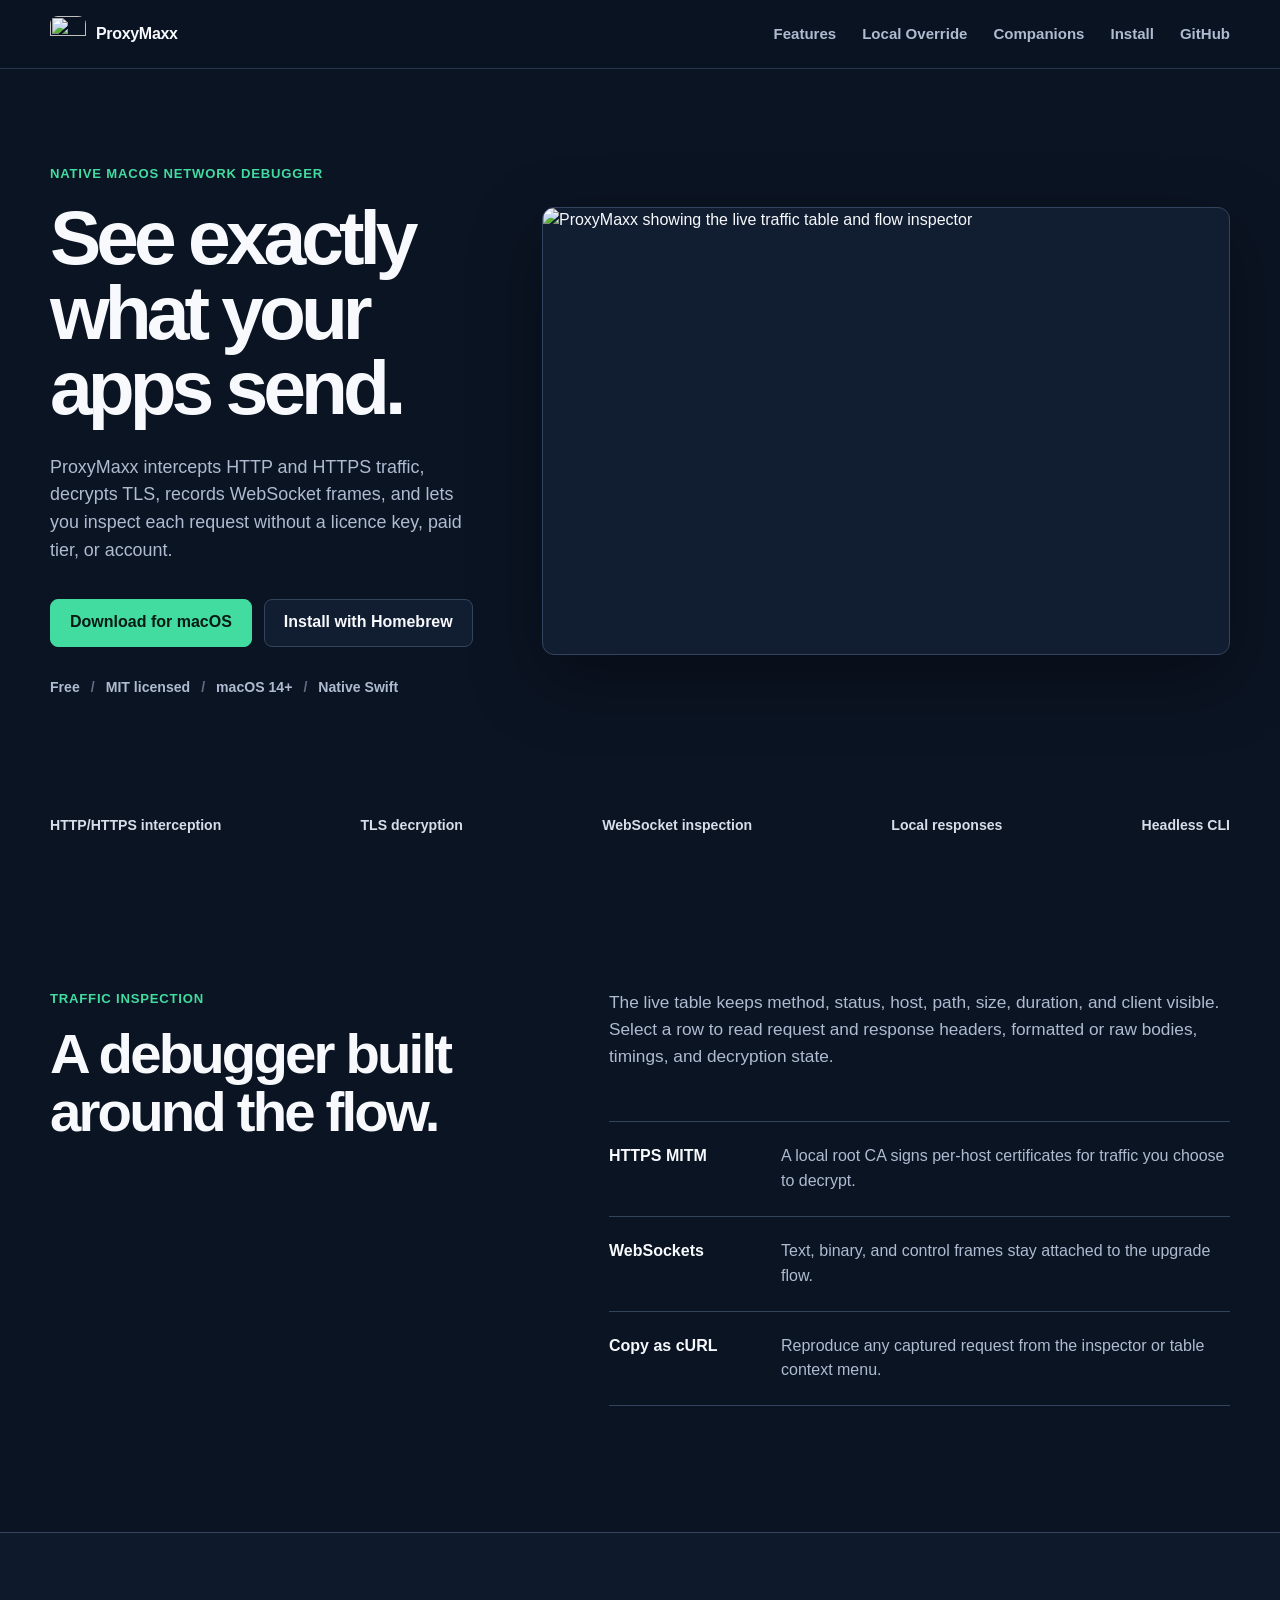
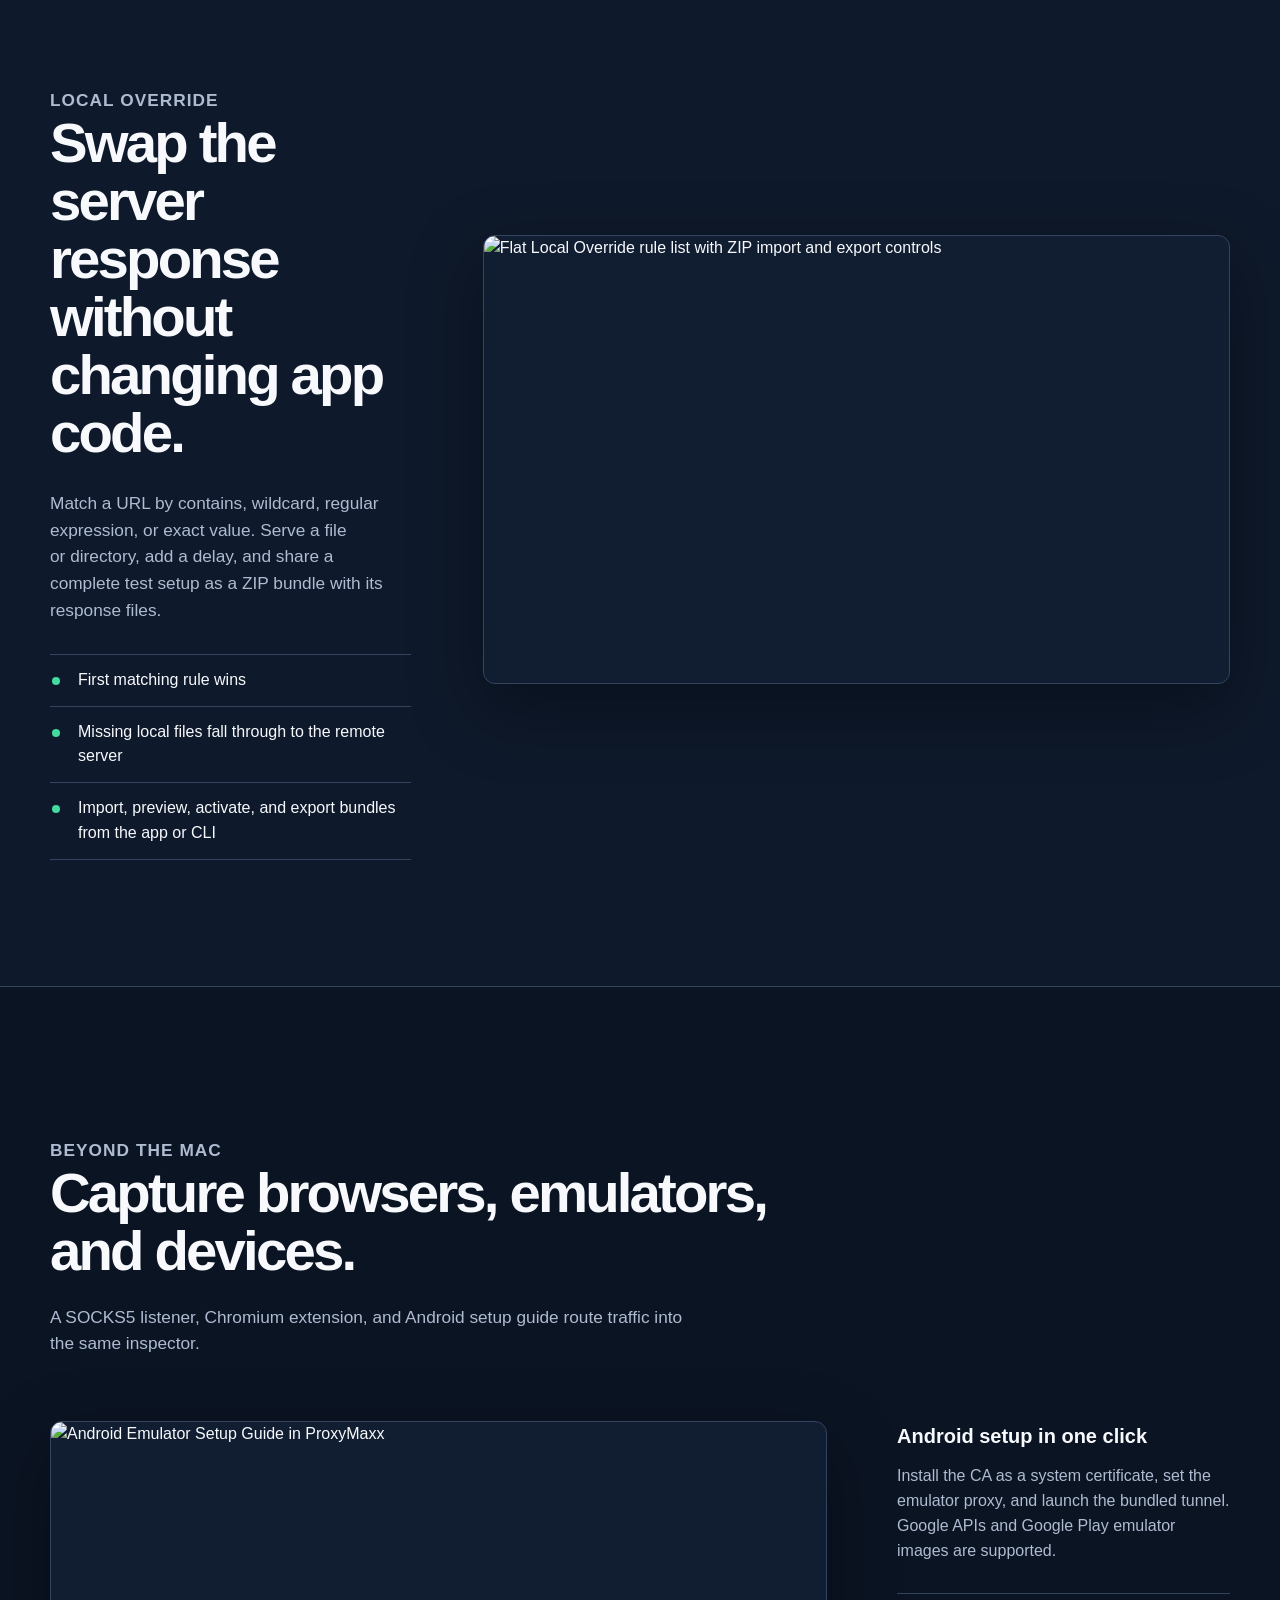
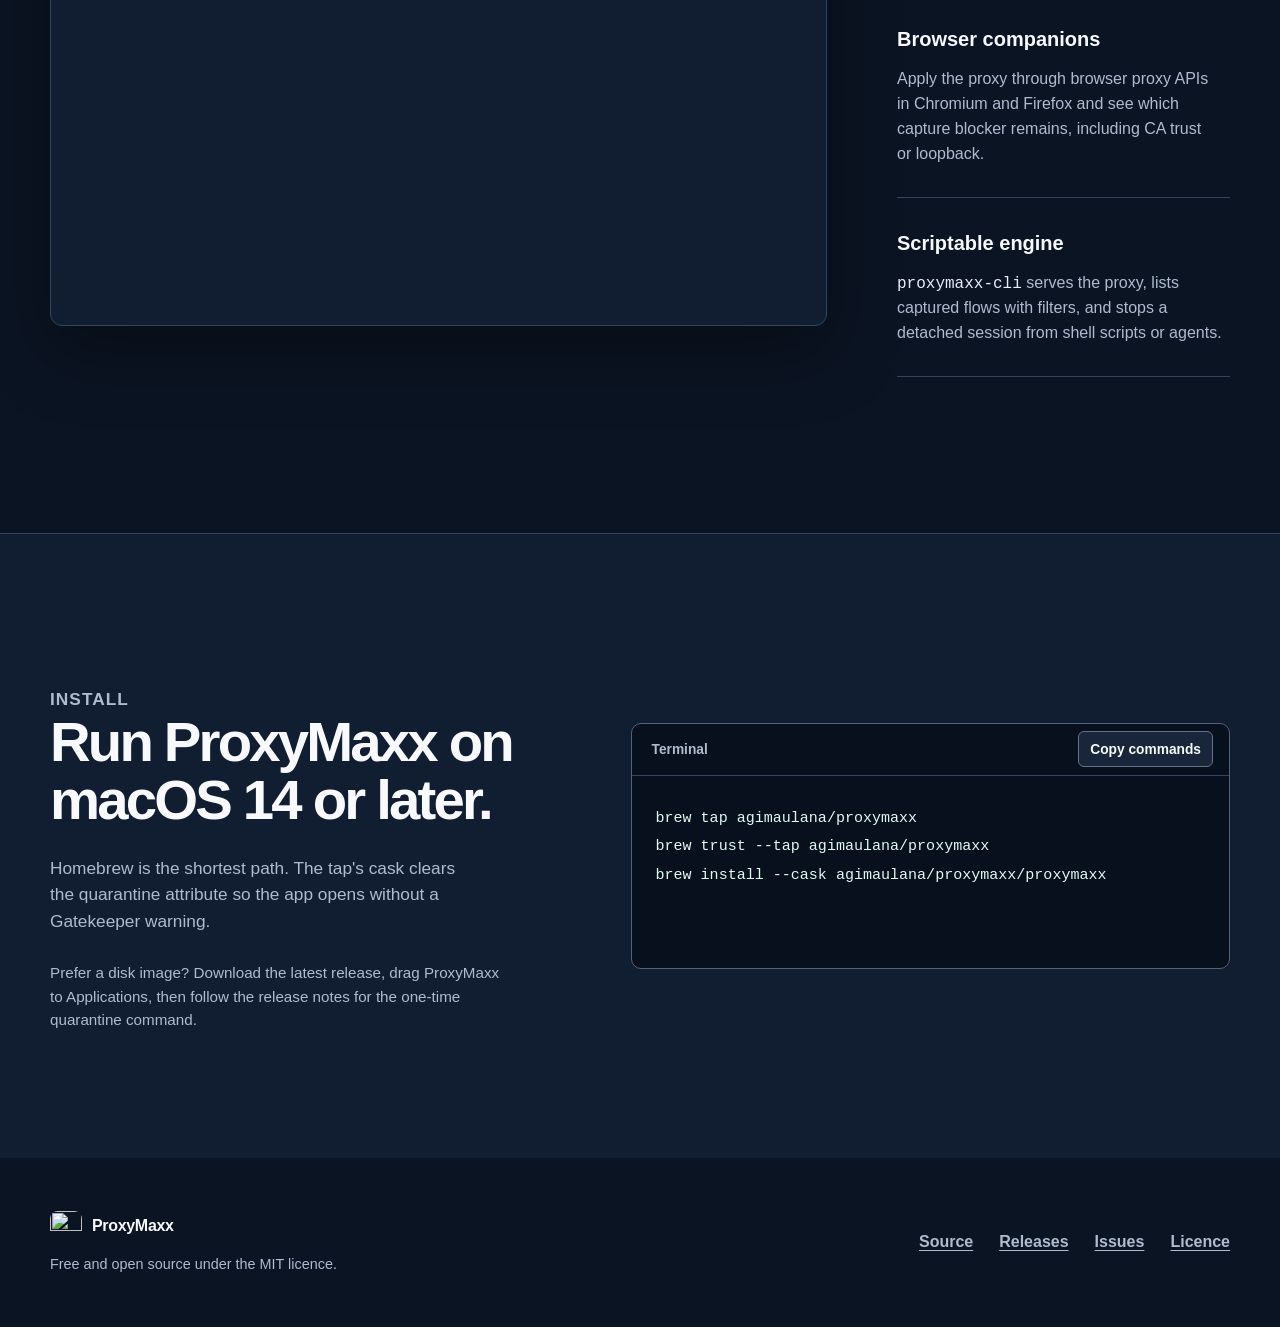
==== commit 49bea33f: "feat(browser): add Firefox browser extension companion support (#9) * feat(browser): add Firefox bro" ====
--- a/site/index.html
+++ b/site/index.html
@@ -116,8 +116,8 @@
             <p>Install the CA as a system certificate, set the emulator proxy, and launch the bundled tunnel. Google APIs and Google Play emulator images are supported.</p>
           </article>
           <article>
-            <h3>Chromium companion</h3>
-            <p>Apply the proxy through <code>chrome.proxy</code> and see which capture blocker remains, including CA trust, loopback, HTTP/3, or a foreign proxy owner.</p>
+            <h3>Browser companions</h3>
+            <p>Apply the proxy through browser proxy APIs in Chromium and Firefox and see which capture blocker remains, including CA trust or loopback.</p>
           </article>
           <article>
             <h3>Scriptable engine</h3>
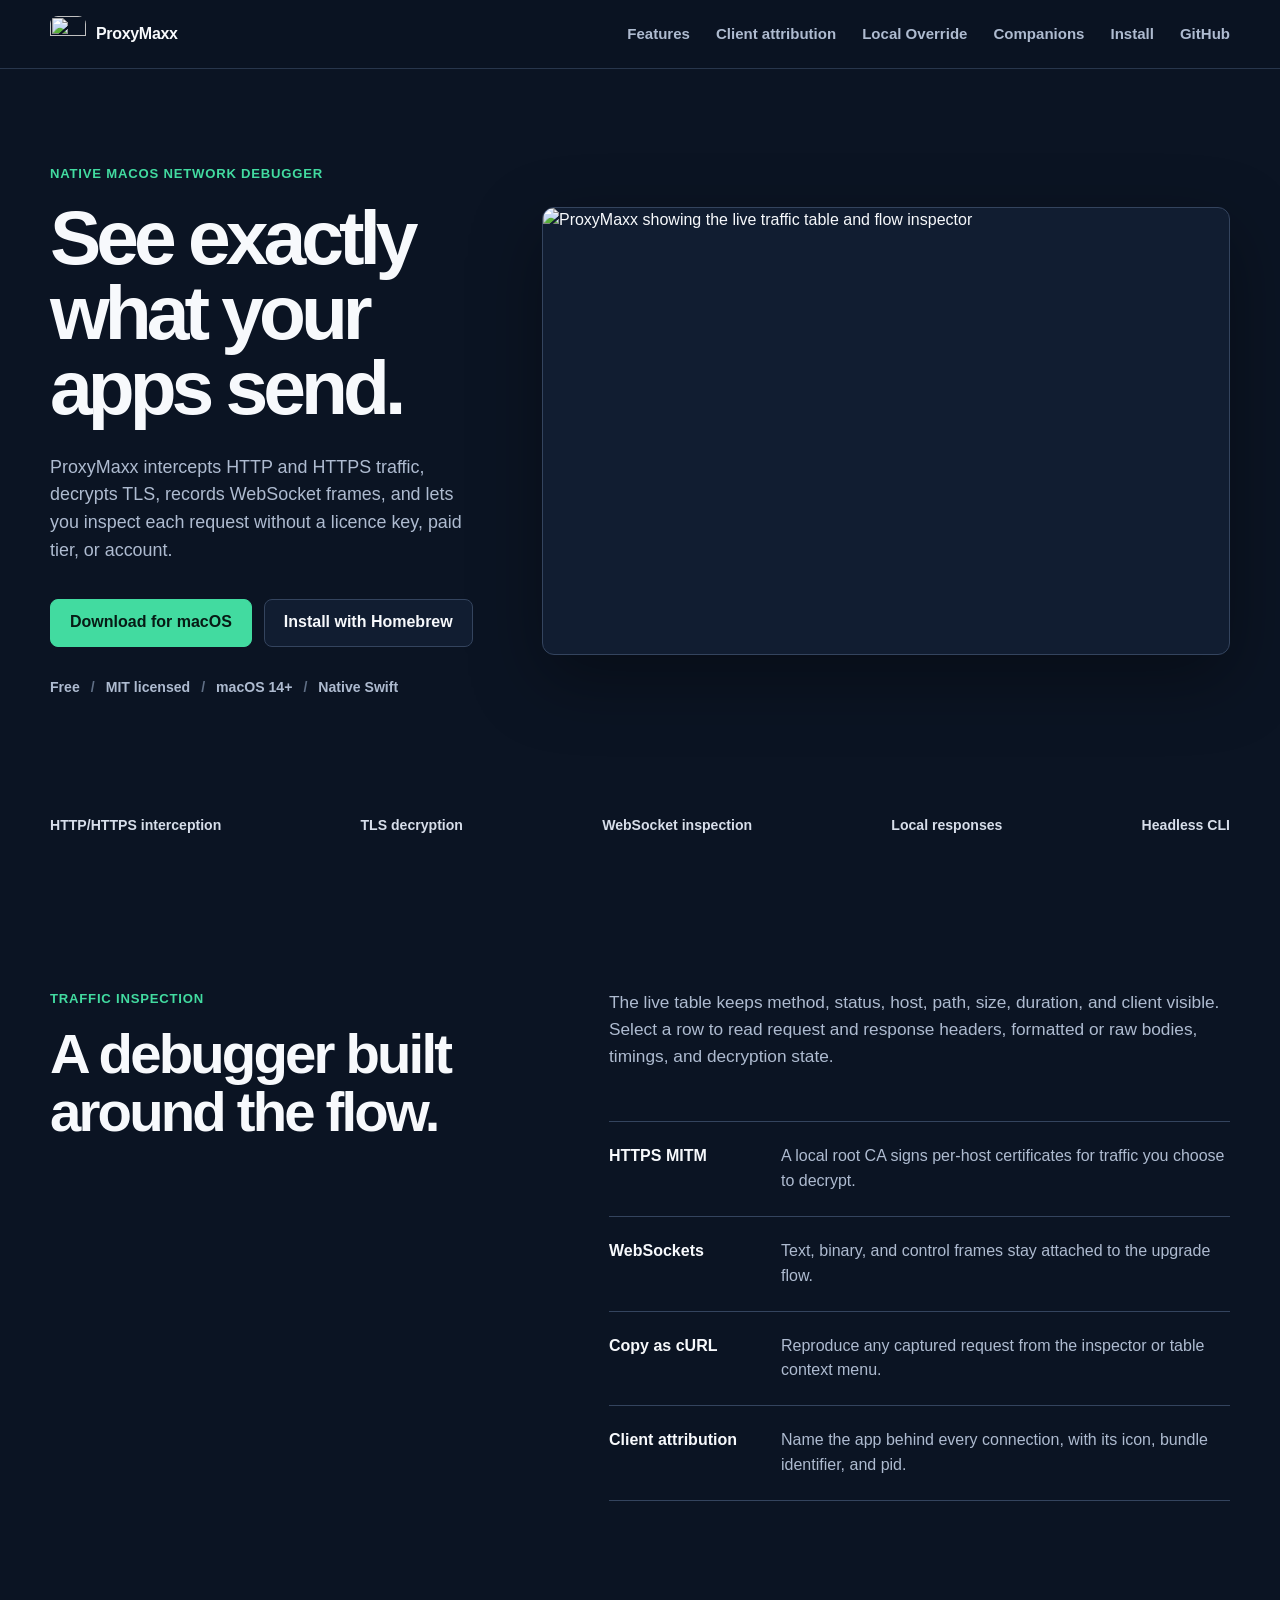
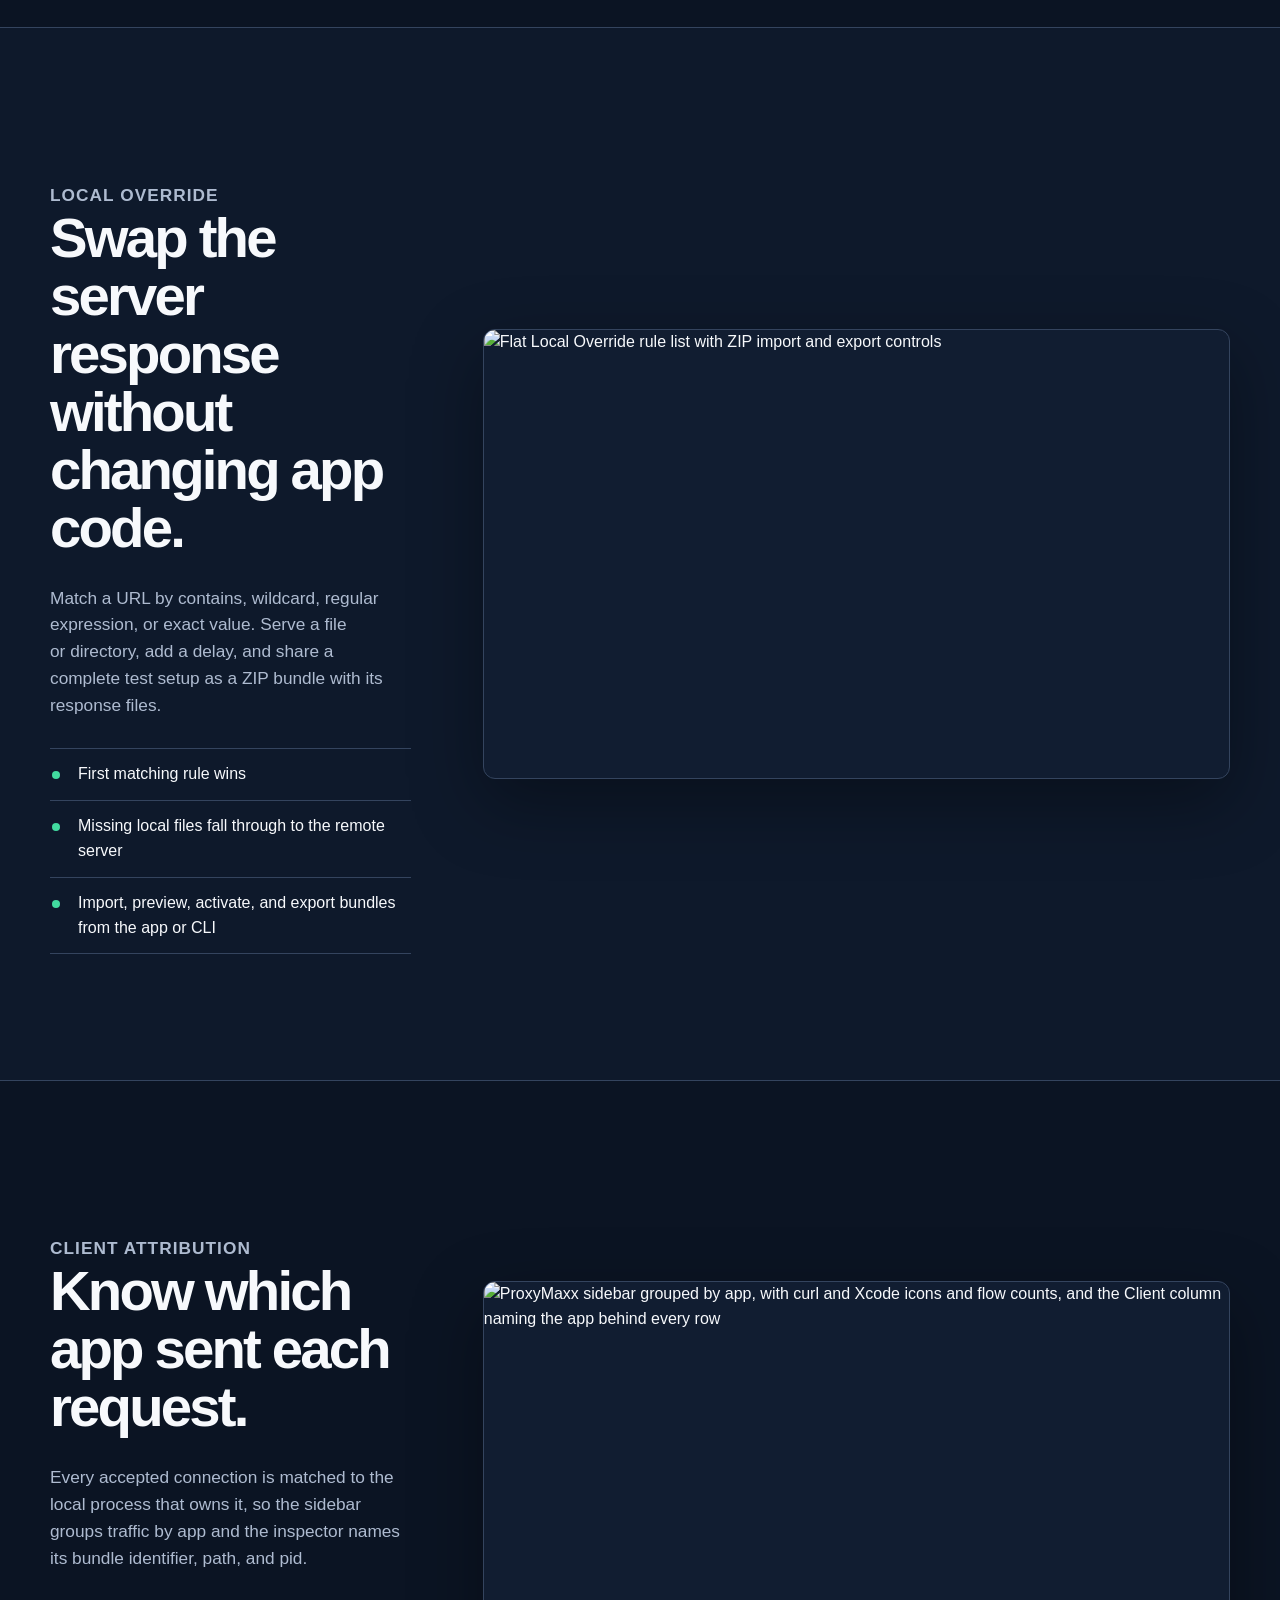
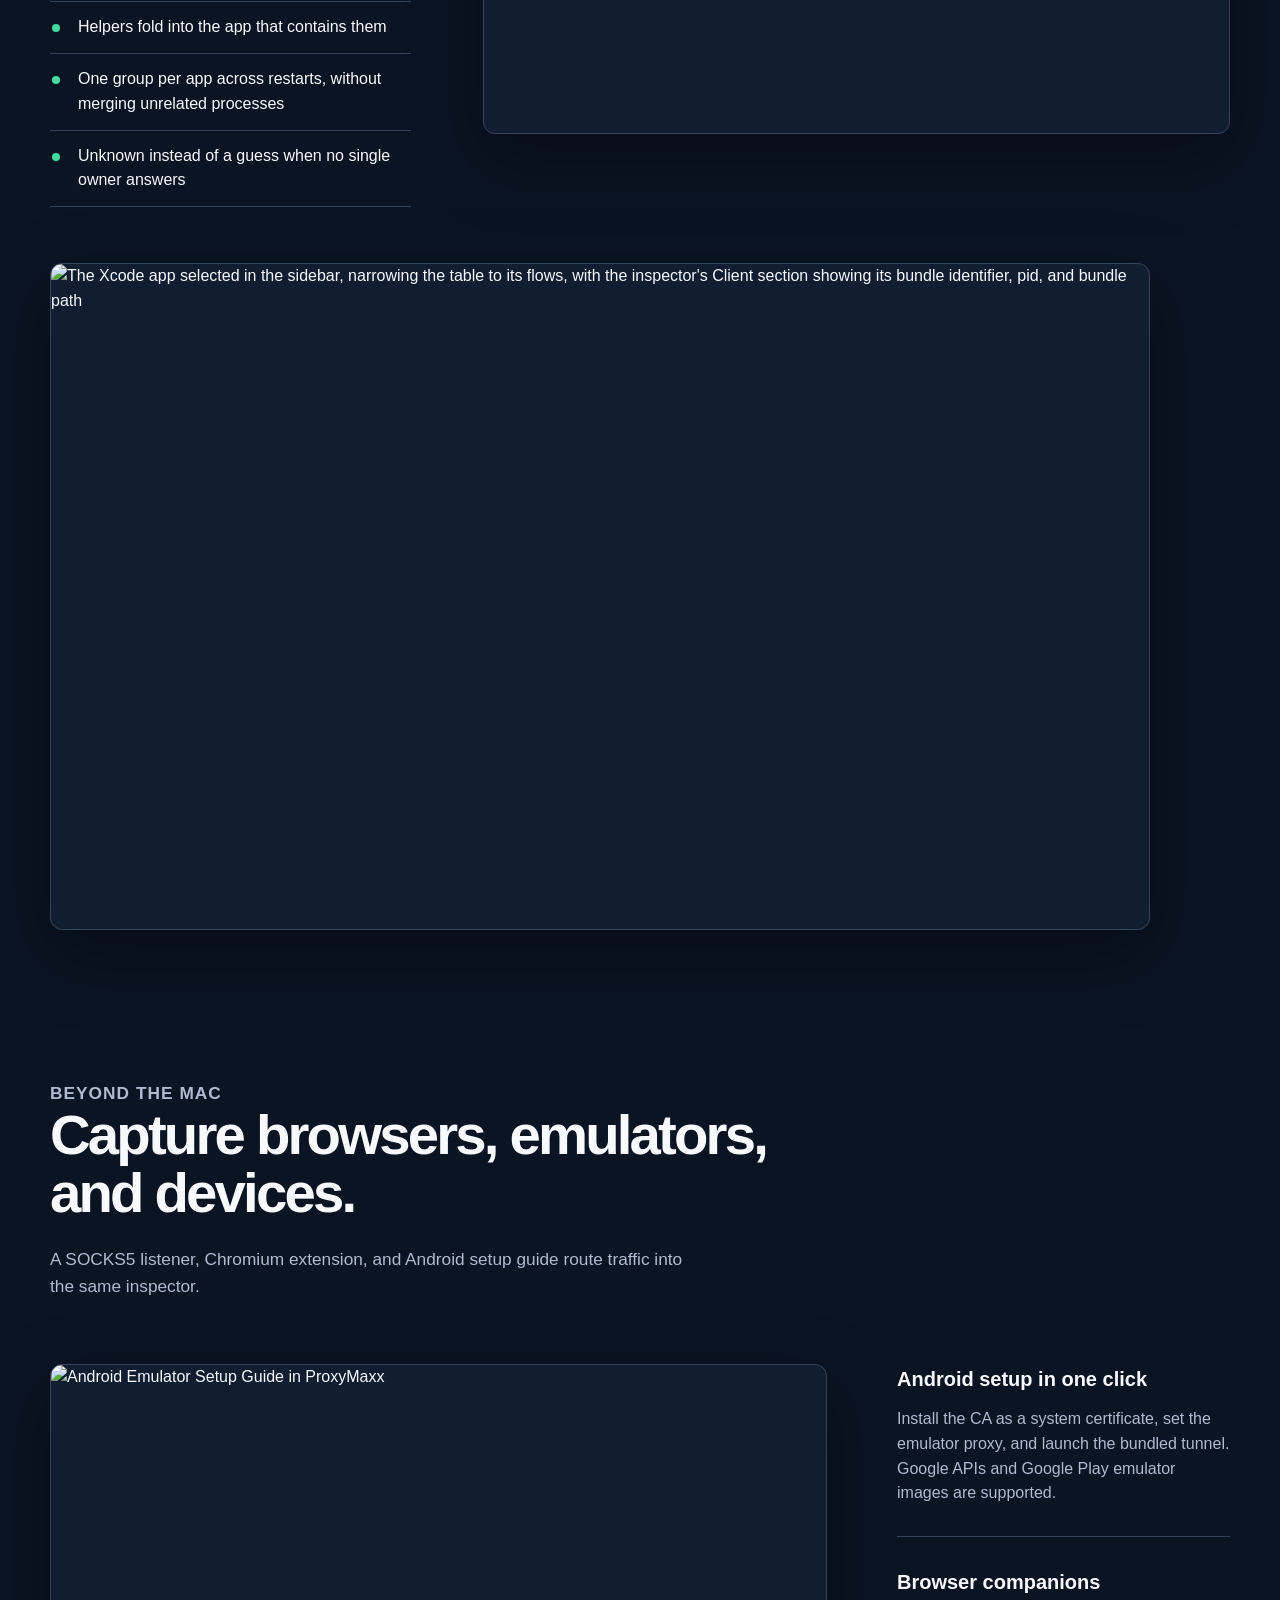
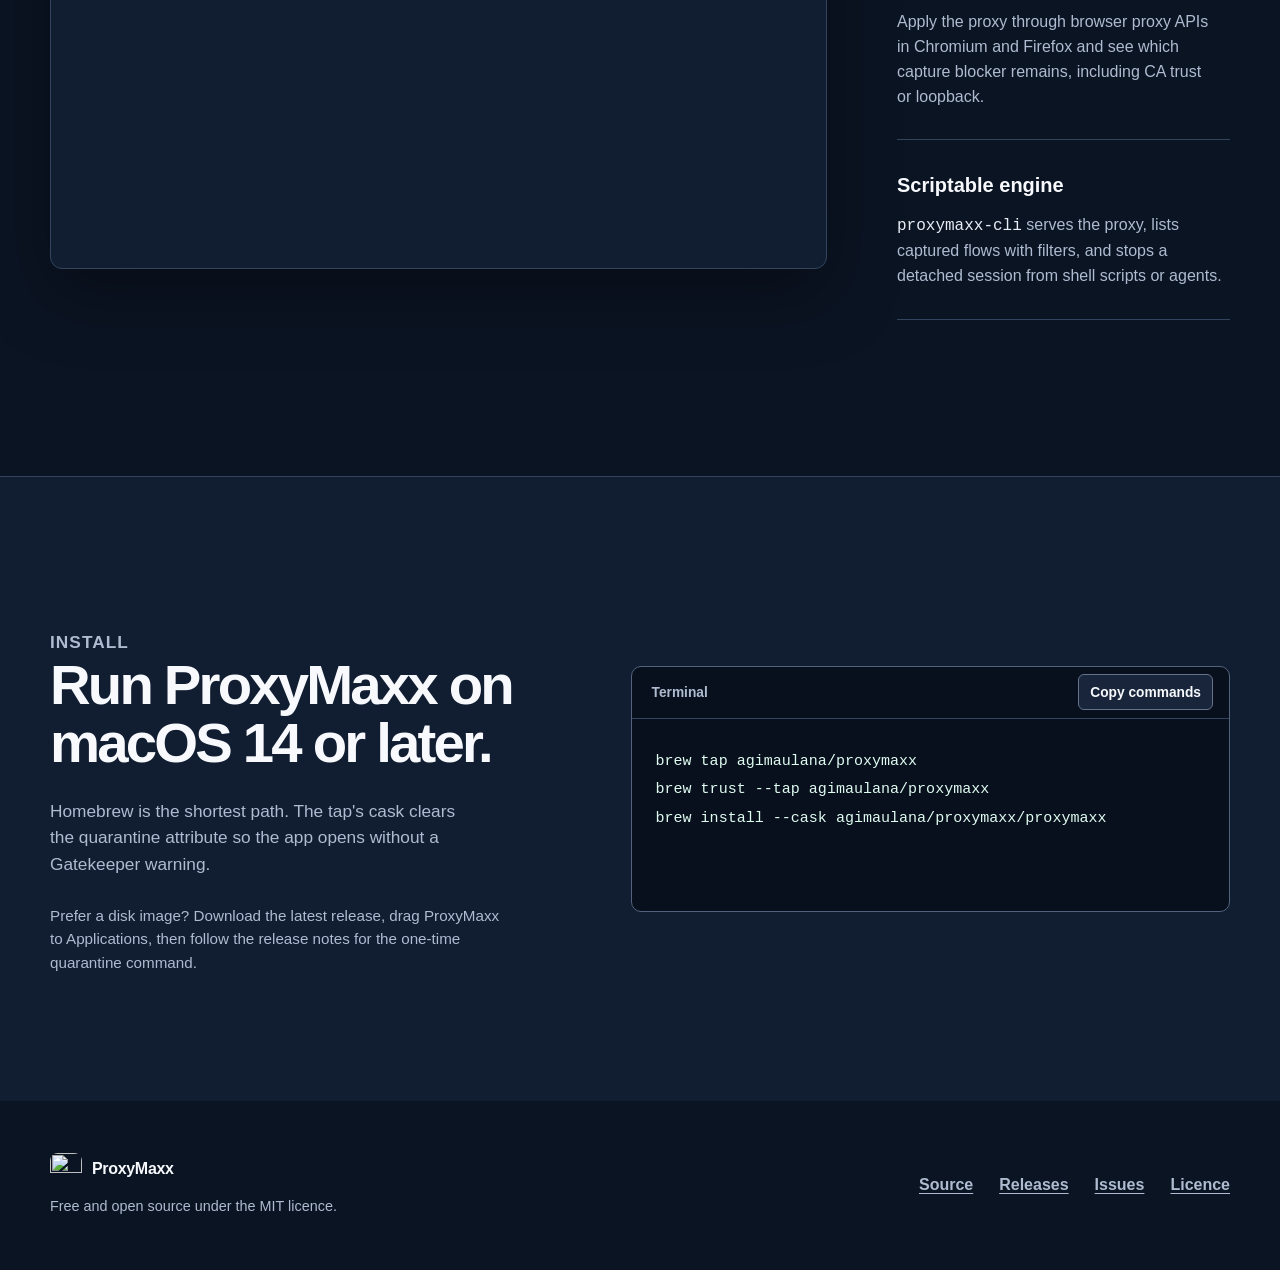
==== commit c2478ed6: "docs: show client attribution in the README and on the site Add two captures from the bundled app: t" ====
--- a/site/index.html
+++ b/site/index.html
@@ -27,6 +27,7 @@
       <button class="menu-button" type="button" aria-expanded="false" aria-controls="nav-links">Menu</button>
       <div class="nav-links" id="nav-links">
         <a href="#features">Features</a>
+        <a href="#client-attribution">Client attribution</a>
         <a href="#local-override">Local Override</a>
         <a href="#companions">Companions</a>
         <a href="#install">Install</a>
@@ -78,6 +79,7 @@
           <div><dt>HTTPS MITM</dt><dd>A local root CA signs per-host certificates for traffic you choose to decrypt.</dd></div>
           <div><dt>WebSockets</dt><dd>Text, binary, and control frames stay attached to the upgrade flow.</dd></div>
           <div><dt>Copy as cURL</dt><dd>Reproduce any captured request from the inspector or table context menu.</dd></div>
+          <div><dt>Client attribution</dt><dd>Name the app behind every connection, with its icon, bundle identifier, and pid.</dd></div>
         </dl>
       </div>
     </section>
@@ -96,6 +98,29 @@
         </div>
         <figure class="window-frame local-shot">
           <img src="assets/screenshots/mac-app-local-override-list.png" alt="Flat Local Override rule list with ZIP import and export controls" width="2200" height="1320" loading="lazy">
+        </figure>
+      </div>
+    </section>
+
+    <section class="section client-section" id="client-attribution">
+      <div class="shell split">
+        <div class="split-copy">
+          <p class="kicker">Client attribution</p>
+          <h2>Know which app sent each request.</h2>
+          <p>Every accepted connection is matched to the local process that owns it, so the sidebar groups traffic by app and the inspector names its bundle identifier, path, and pid.</p>
+          <ul class="plain-list">
+            <li>Helpers fold into the app that contains them</li>
+            <li>One group per app across restarts, without merging unrelated processes</li>
+            <li>Unknown instead of a guess when no single owner answers</li>
+          </ul>
+        </div>
+        <figure class="window-frame client-shot">
+          <img src="assets/screenshots/mac-app-sidebar-grouped-by-app.png" alt="ProxyMaxx sidebar grouped by app, with curl and Xcode icons and flow counts, and the Client column naming the app behind every row" width="2208" height="1336" loading="lazy">
+        </figure>
+      </div>
+      <div class="shell client-detail">
+        <figure class="window-frame client-shot">
+          <img src="assets/screenshots/mac-app-inspector-client-app.png" alt="The Xcode app selected in the sidebar, narrowing the table to its flows, with the inspector's Client section showing its bundle identifier, pid, and bundle path" width="2208" height="1336" loading="lazy">
         </figure>
       </div>
     </section>
--- a/site/styles.css
+++ b/site/styles.css
@@ -75,6 +75,11 @@
 .plain-list li::before { content: ""; position: absolute; left: 2px; top: 22px; width: 8px; height: 8px; border-radius: 50%; background: var(--accent); }
 .local-shot { width: 100%; }
 
+.client-section { padding-block: 126px 0; }
+.client-shot { width: 100%; }
+.client-detail { margin-top: 56px; }
+.client-detail .client-shot { max-width: 1100px; }
+
 .companions-heading { max-width: 780px; }
 .companions-heading > p { max-width: 650px; margin-top: 24px; }
 .companion-layout { display: grid; grid-template-columns: minmax(0, 1.4fr) minmax(280px, 0.6fr); gap: 70px; align-items: start; margin-top: 64px; }
